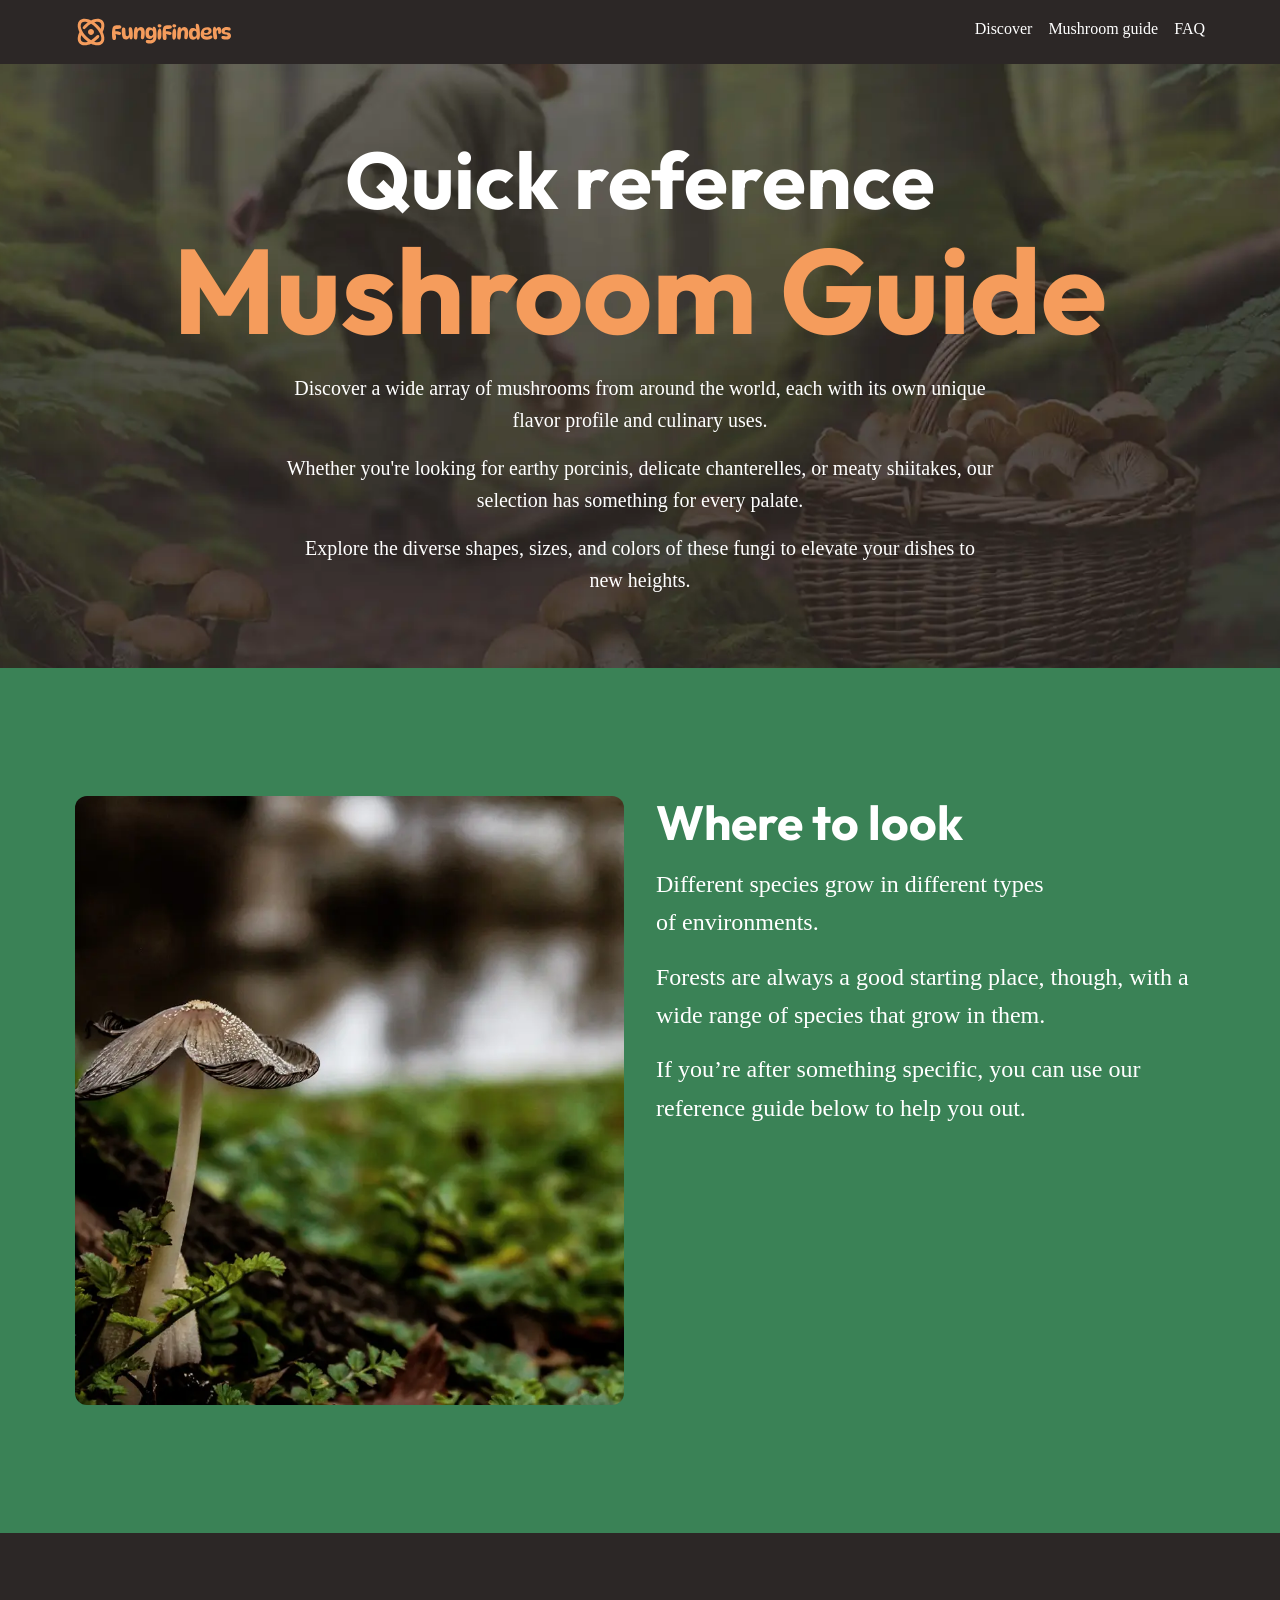
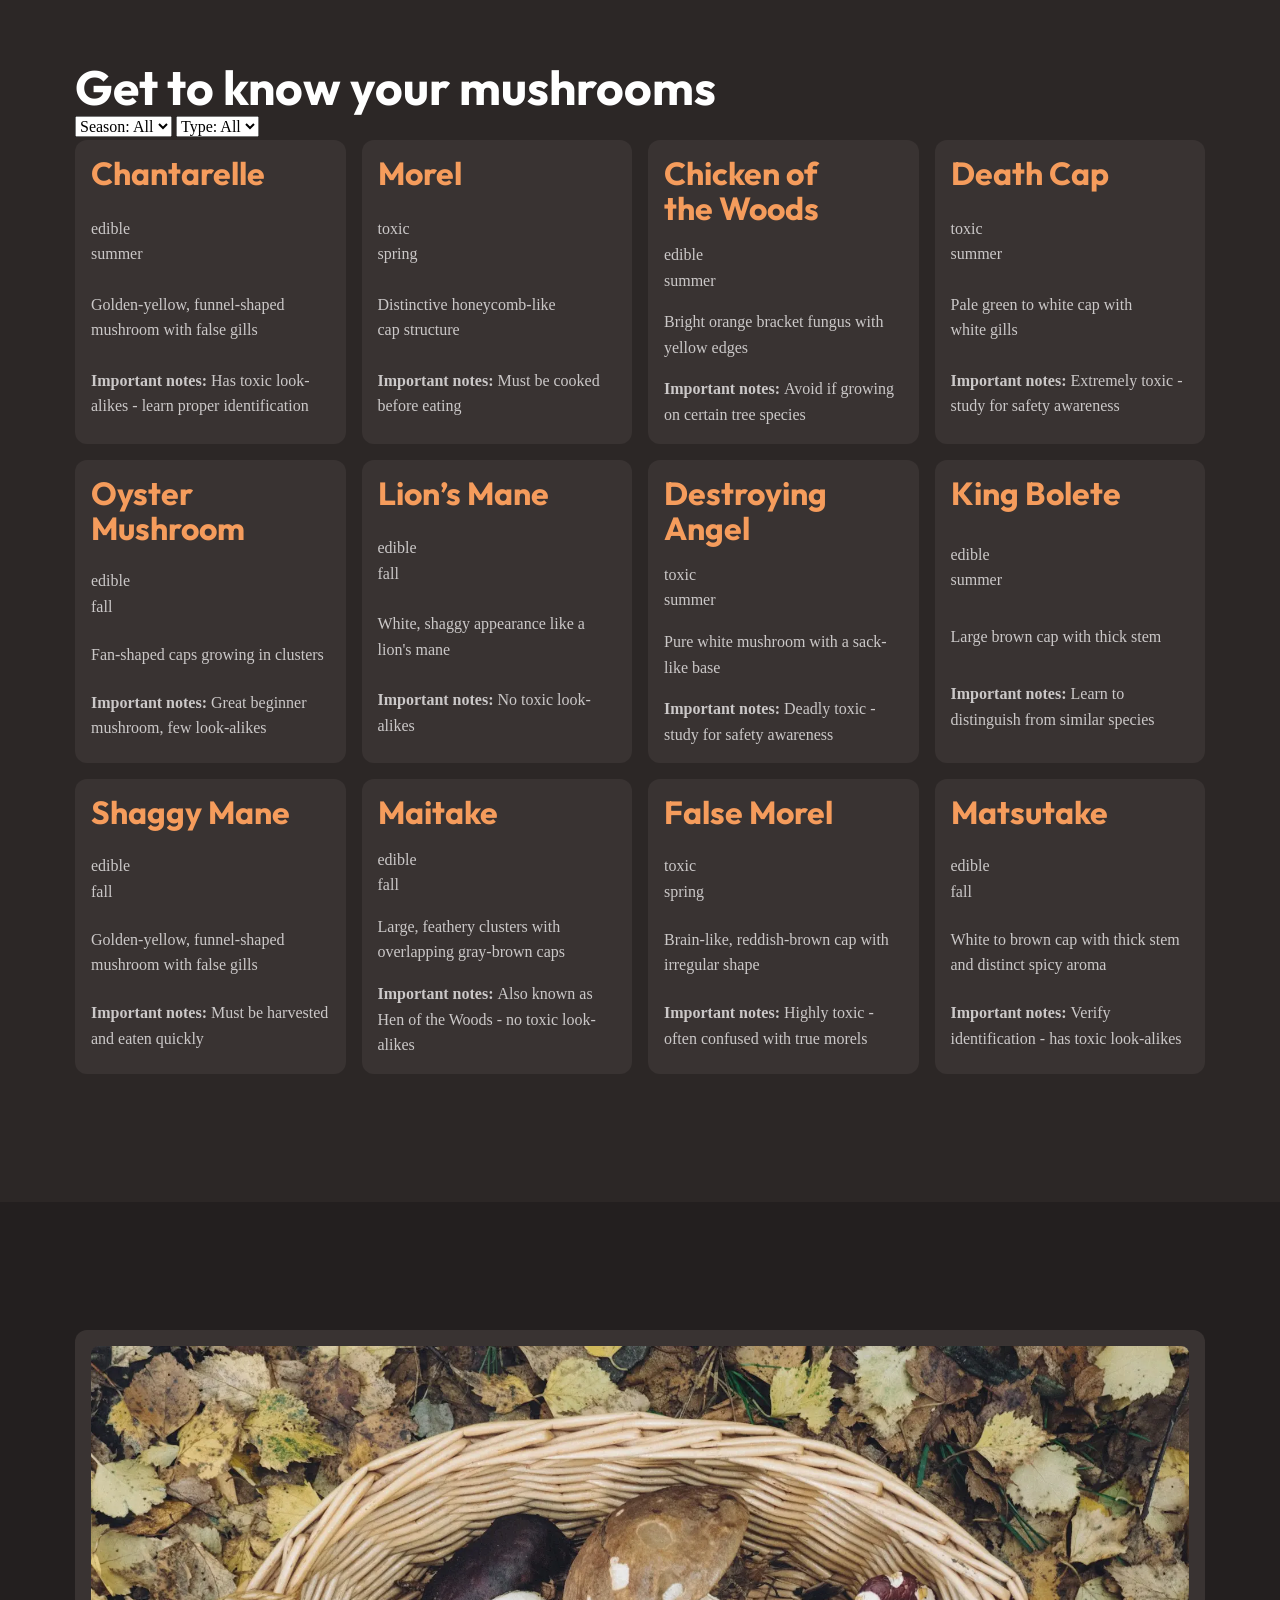
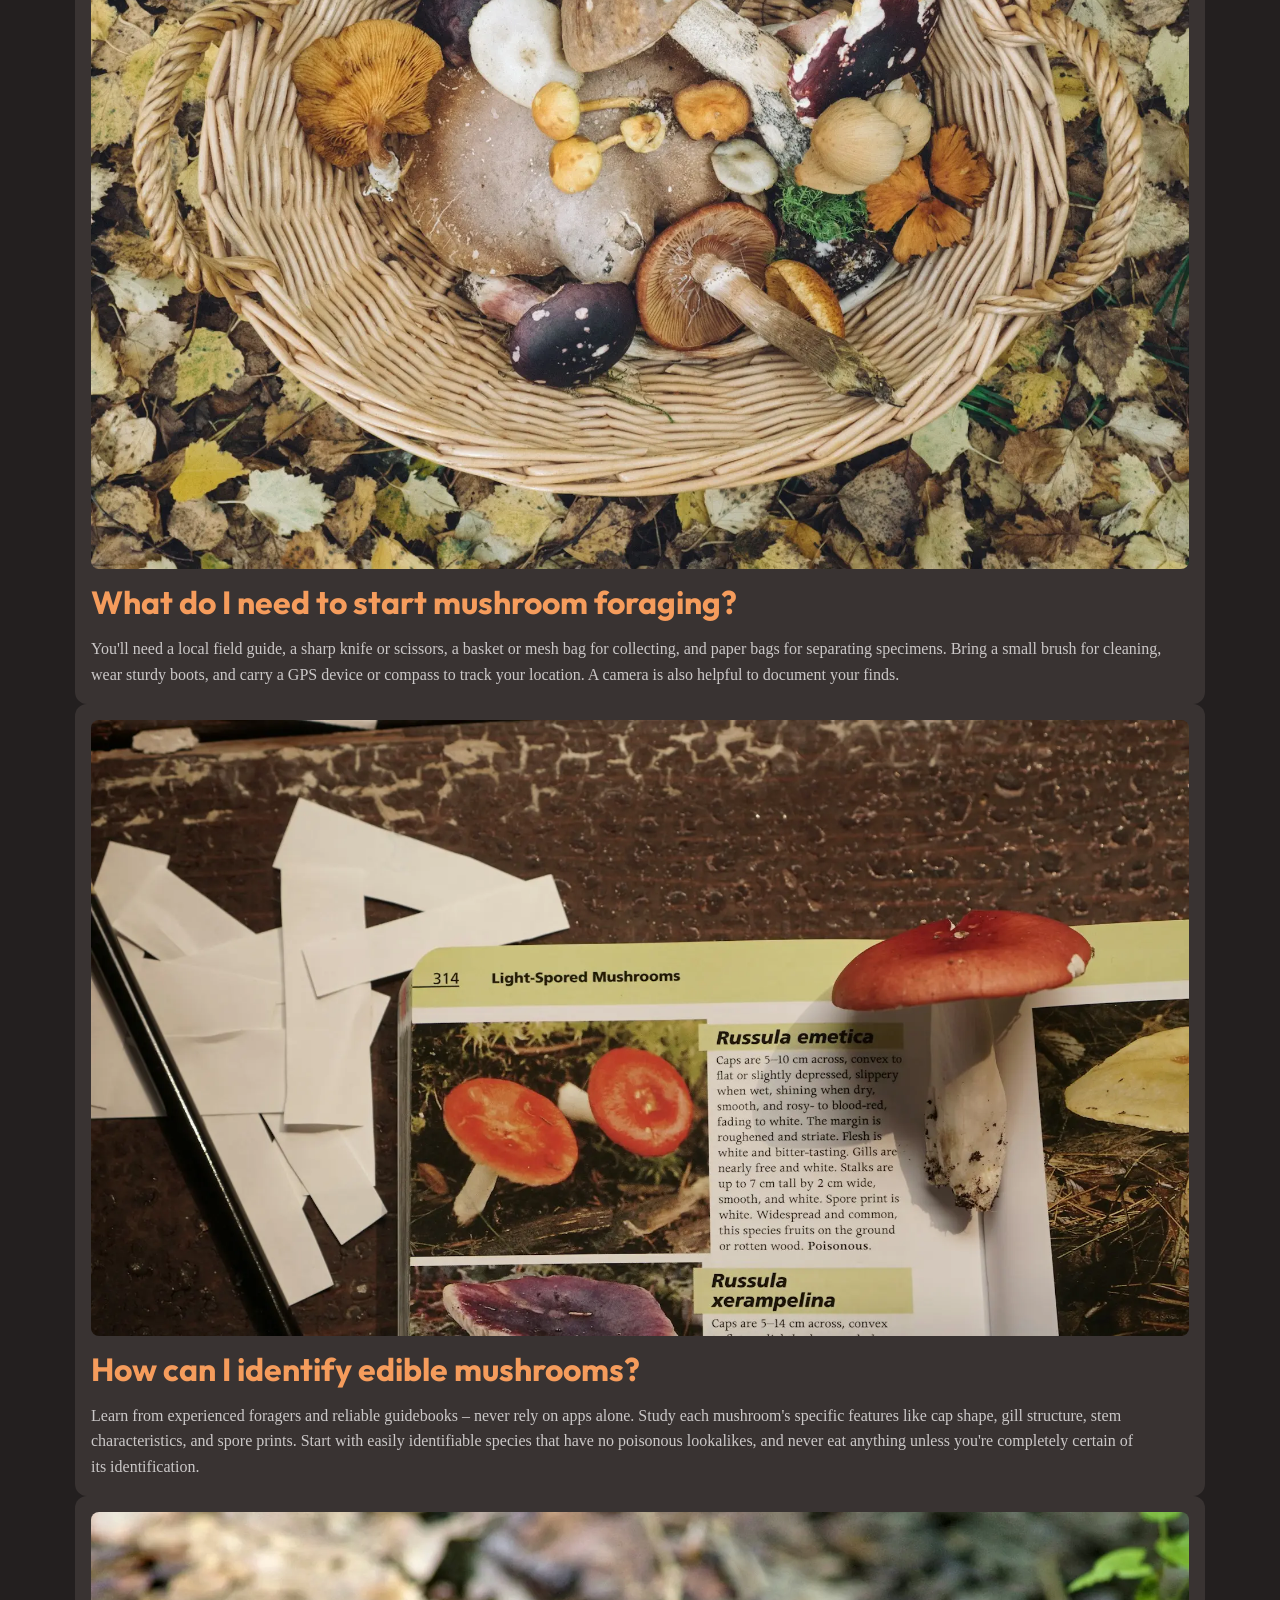
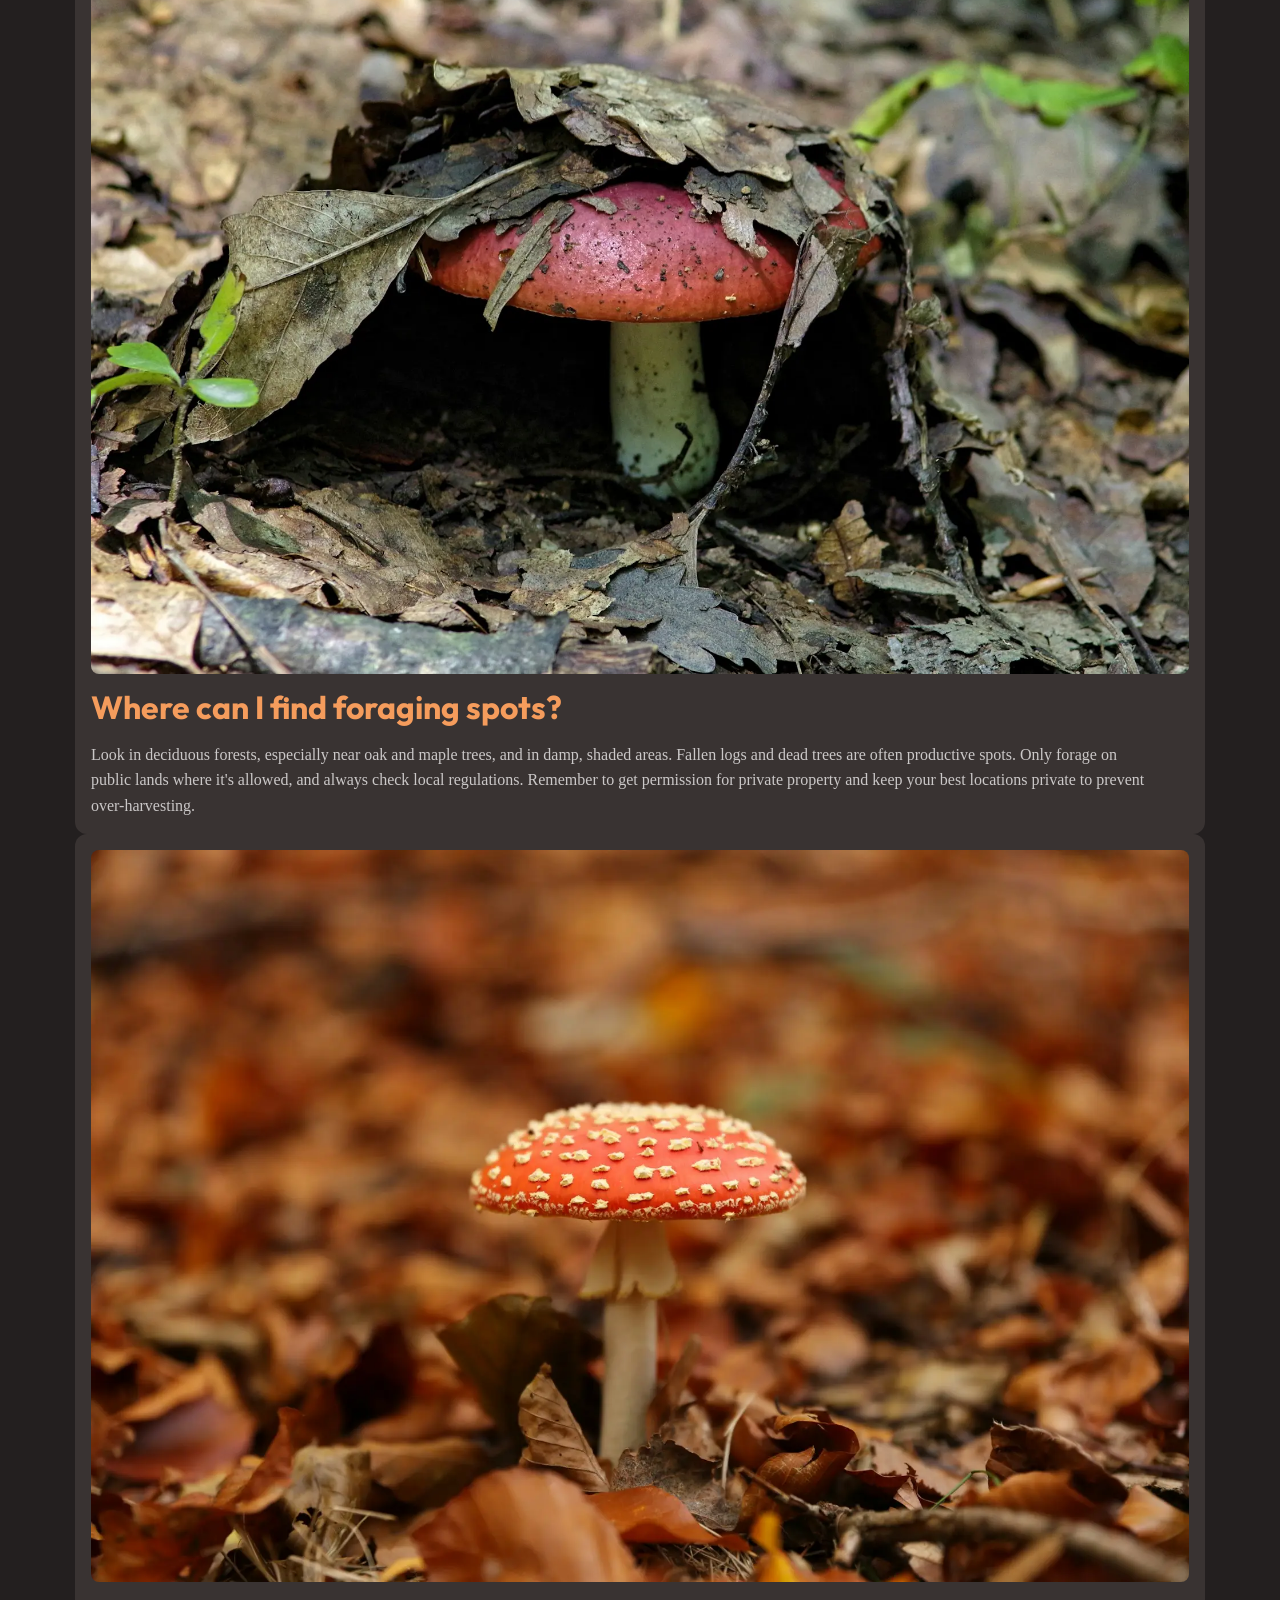
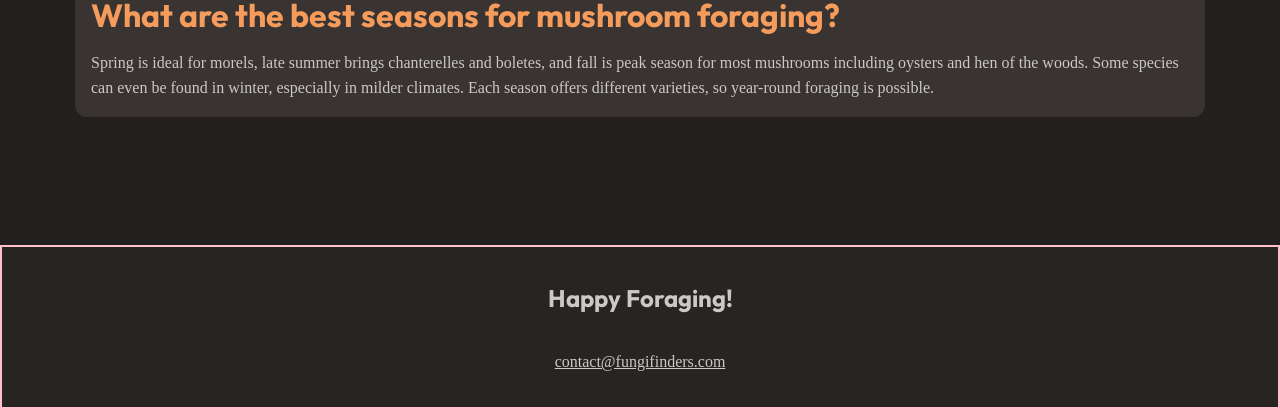
==== mushroom-guide.html @ ba7765a6 "adding second page html & grid for cards" ====
<!DOCTYPE html>
<html lang="en">

<head>
    <meta charset="UTF-8" />
    <meta name="viewport" content="width=device-width, initial-scale=1.0" />
    <title>FungiFinders</title>
    <link rel="preconnect" href="https://fonts.googleapis.com" />
    <link rel="preconnect" href="https://fonts.gstatic.com" crossorigin />
    <link
        href="https://fonts.googleapis.com/css2?family=Fira+Sans:wght@400;700&family=Outfit:wght@100..900&display=swap"
        rel="stylesheet" />
    <link rel="stylesheet" href="style.css" />
    <script src="script.js" defer></script>
</head>

<body>
    <a href="#main" class="skip-to-main">Skip to main content</a>
    <header class="site-header">
        <div class="wrapper" data-width="wide">
            <div class="site-header__inner">
                <img class="logo" src="/fungi-finders-assets-and-designs-final/assets/fungi-finders.svg" />

                <button aria-controls="primary-nav" aria-expanded="false">
                    <img src="/fungi-finders-assets-and-designs-final/assets/hamburger.svg" alt="/">
                    <span class="visually-hidden">menu</span>
                </button>
                <nav class="primary-navigation" id="primary-nav">
                    <ul role="list">
                        <li><a href="/">Discover</a></li>
                        <li><a href="mushroom-guide.html">Mushroom guide</a></li>
                        <li><a href="mushroom-guide.html#faq">FAQ</a></li>
                    </ul>
                </nav>
            </div>
        </div>
    </header>
    <main id="main">
        <section class="hero section flow" data-padding="compact">
            <div class="wrapper">
                <h1 class="hero__title">
                    Quick reference
                    <span>Mushroom Guide</span>
                </h1>
            </div>
            <div class="wrapper" data-width="narrow">
                <div class="flow">
                    <p>
                        Discover a wide array of mushrooms from around the world, each with its own unique flavor profile and culinary uses.
                    </p>
                    <p>
                    Whether you're looking for earthy porcinis, delicate chanterelles, or meaty shiitakes, our selection has something for
                    every palate.
                    </p>
                    <p>
                    Explore the diverse shapes, sizes, and colors of these fungi to elevate your dishes to new heights.
                    </p>
                </div>
            </div>
        </section>
<!-- where to look section -->
        <section class="section background-accent-main">
            <div class="wrapper">
                <div class="equal-columns" data-alignment="centered" data-gap="large">
                    <div>
                        <img src="/fungi-finders-assets-and-designs-final/assets/where-to-look.webp" alt="Large mushroom from tree">
                    </div>
                    <div class="flow font-size-lg text-high-contrast">
                        <h2 class="section-title">
                            Where to look
                        </h2>
                            <p>Different species grow in different types of environments.</p>
                            <p>Forests are always a good starting place, though, with a wide range of species that grow in them.</p>
                            <p>If you’re after something specific, you can use our reference guide below to help you out.</p>
                      
                    </div>
                </div>
            </div>
        </section>

        <section class="section"> 
            <div class="wrapper">
                <h2 class="section-title">Get to know your mushrooms</h2>
                <select name="" id="">
                    <option value="all">Season: All</option>
                    <option value="spring">Spring</option>
                    <option value="summer">Summer</option>
                    <option value="fall">Fall</option>
                </select>
                <select name="" id="">
                    <option value="all">Type: All</option>
                    <option value="edible">Edible</option>
                    <option value="toxic">Toxic</option>
                </select>

                <!-- grid of mushroom -->
                 <div class="grid-auto-fit">
                    <!-- 12 cards also article tag could be possible-->
                     <!-- card 1 -->
                    <div class="card">
                        <h3 class="card__title">Chantarelle</h3>
                        <ul role="list" aria-label="Mushromm Characteristics">
                            <li data-edible="edible">
                                <span class="visually-hidden">This mushroom is</span>
                                edible
                            </li>
                            <li data-season="summer">
                                <span class="visually-hidden">
                                    Best season to harvest this mushroom is
                                </span>
                                summer
                            </li>                
                        </ul>
                        <p>
                            Golden-yellow, funnel-shaped mushroom with false gills
                        </p>
                        <div class="card__note">
                            <strong>Important notes: </strong>
                            Has toxic look-alikes - learn proper identification
                        </div>
                    </div> 
                    <!-- card 2 -->
                    <div class="card">
                        <h3 class="card__title">Morel</h3>
                        <ul role="list" aria-label="Mushromm Characteristics">
                            <li data-edible="toxic">
                                <span class="visually-hidden">This mushroom is</span>
                                toxic
                            </li>
                            <li data-season="spring">
                                <span class="visually-hidden">
                                    Best season to harvest this mushroom is
                                </span>
                                spring
                            </li>                
                        </ul>
                        <p>
                            Distinctive honeycomb-like cap structure
                        </p>
                        <div class="card__note">
                            <strong>Important notes: </strong>
                            Must be cooked before eating
                        </div>
                    </div> 
                    <!-- card 3 -->
                    <div class="card">
                        <h3 class="card__title">Chicken of the Woods</h3>
                        <ul role="list" aria-label="Mushromm Characteristics">
                            <li data-edible="edible">
                                <span class="visually-hidden">This mushroom is</span>
                                edible
                            </li>
                            <li data-season="summer">
                                <span class="visually-hidden">
                                    Best season to harvest this mushroom is
                                </span>
                                summer
                            </li>                
                        </ul>
                        <p>
                            Bright orange bracket fungus with yellow edges
                        </p>
                        <div class="card__note">
                            <strong>Important notes: </strong>
                            Avoid if growing on certain tree species
                        </div>
                    </div> 
                    <!-- card 4 -->
                    <div class="card">
                        <h3 class="card__title">Death Cap</h3>
                        <ul role="list" aria-label="Mushromm Characteristics">
                            <li data-edible="toxic">
                                <span class="visually-hidden">This mushroom is</span>
                                toxic
                            </li>
                            <li data-season="summer">
                                <span class="visually-hidden">
                                    Best season to harvest this mushroom is
                                </span>
                                summer
                            </li>
                        </ul>
                        <p>
                            Pale green to white cap with white gills
                        </p>
                        <div class="card__note">
                            <strong>Important notes: </strong>
                            Extremely toxic - study for safety awareness
                        </div>
                    </div>
                    <!-- card 5 -->
                    <div class="card">
                        <h3 class="card__title">Oyster Mushroom</h3>
                        <ul role="list" aria-label="Mushromm Characteristics">
                            <li data-edible="edible">
                                <span class="visually-hidden">This mushroom is</span>
                                edible
                            </li>
                            <li data-season="fall">
                                <span class="visually-hidden">
                                    Best season to harvest this mushroom is
                                </span>
                                fall
                            </li>
                        </ul>
                        <p>
                            Fan-shaped caps growing in clusters
                        </p>
                        <div class="card__note">
                            <strong>Important notes: </strong>
                            Great beginner mushroom, few look-alikes
                        </div>
                    </div>
                    <!-- card 6 -->
                    <div class="card">
                        <h3 class="card__title">Lion’s Mane</h3>
                        <ul role="list" aria-label="Mushromm Characteristics">
                            <li data-edible="edible">
                                <span class="visually-hidden">This mushroom is</span>
                                edible
                            </li>
                            <li data-season="fall">
                                <span class="visually-hidden">
                                    Best season to harvest this mushroom is
                                </span>
                                fall
                            </li>
                        </ul>
                        <p>
                            White, shaggy appearance like a lion's mane

                        </p>
                        <div class="card__note">
                            <strong>Important notes: </strong>
                            No toxic look-alikes
                        </div>
                    </div>
                    <!-- card 7-->
                    <div class="card">
                        <h3 class="card__title">Destroying Angel</h3>
                        <ul role="list" aria-label="Mushromm Characteristics">
                            <li data-edible="toxic">
                                <span class="visually-hidden">This mushroom is</span>
                                toxic
                            </li>
                            <li data-season="summer">
                                <span class="visually-hidden">
                                    Best season to harvest this mushroom is
                                </span>
                                summer
                            </li>
                        </ul>
                        <p>
                            Pure white mushroom with a sack-like base

                        </p>
                        <div class="card__note">
                            <strong>Important notes: </strong>
                            Deadly toxic - study for safety awareness
                        </div>
                    </div>
                    <!-- card 8 -->
                    <div class="card">
                        <h3 class="card__title">King Bolete</h3>
                        <ul role="list" aria-label="Mushromm Characteristics">
                            <li data-edible="edible">
                                <span class="visually-hidden">This mushroom is</span>
                                edible
                            </li>
                            <li data-season="summer">
                                <span class="visually-hidden">
                                    Best season to harvest this mushroom is
                                </span>
                                summer
                            </li>
                        </ul>
                        <p>
                            Large brown cap with thick stem
                        </p>
                        <div class="card__note">
                            <strong>Important notes: </strong>
                            Learn to distinguish from similar species
                        </div>
                    </div>
                    <!-- card 9-->
                    <div class="card">
                        <h3 class="card__title">Shaggy Mane</h3>
                        <ul role="list" aria-label="Mushromm Characteristics">
                            <li data-edible="edible">
                                <span class="visually-hidden">This mushroom is</span>
                                edible
                            </li>
                            <li data-season="fall">
                                <span class="visually-hidden">
                                    Best season to harvest this mushroom is
                                </span>
                                fall
                            </li>
                        </ul>
                        <p>
                            Golden-yellow, funnel-shaped mushroom with false gills
                        </p>
                        <div class="card__note">
                            <strong>Important notes: </strong>
                            Must be harvested and eaten quickly
                        </div>
                    </div>
                    <!-- card 10-->
                    <div class="card">
                        <h3 class="card__title">Maitake</h3>
                        <ul role="list" aria-label="Mushromm Characteristics">
                            <li data-edible="edible">
                                <span class="visually-hidden">This mushroom is</span>
                                edible
                            </li>
                            <li data-season="fall">
                                <span class="visually-hidden">
                                    Best season to harvest this mushroom is
                                </span>
                                fall
                            </li>
                        </ul>
                        <p>
                            Large, feathery clusters with overlapping gray-brown caps
                        </p>
                        <div class="card__note">
                            <strong>Important notes: </strong>
                            Also known as Hen of the Woods - no toxic look-alikes
                        </div>
                    </div>
                    <!-- card 11-->
                    <div class="card">
                        <h3 class="card__title">False Morel</h3>
                        <ul role="list" aria-label="Mushromm Characteristics">
                            <li data-edible="toxic">
                                <span class="visually-hidden">This mushroom is</span>
                                toxic
                            </li>
                            <li data-season="spring">
                                <span class="visually-hidden">
                                    Best season to harvest this mushroom is
                                </span>
                                spring
                            </li>
                        </ul>
                        <p>
                            Brain-like, reddish-brown cap with irregular shape
                        </p>
                        <div class="card__note">
                            <strong>Important notes: </strong>
                            Highly toxic - often confused with true morels
                        </div>
                    </div>
                    <!-- card 12-->
                    <div class="card">
                        <h3 class="card__title">Matsutake</h3>
                        <ul role="list" aria-label="Mushromm Characteristics">
                            <li data-edible="edible">
                                <span class="visually-hidden">This mushroom is</span>
                                edible
                            </li>
                            <li data-season="fall">
                                <span class="visually-hidden">
                                    Best season to harvest this mushroom is
                                </span>
                                fall
                            </li>
                        </ul>
                        <p>
                            White to brown cap with thick stem and distinct spicy aroma

                        </p>
                        <div class="card__note">
                            <strong>Important notes: </strong>
                            Verify identification - has toxic look-alikes
                        </div>
                    </div>
                 </div>
            </div>
        </section>

        <!-- faq -->
         <section class="background-extra-dark section">
            <div class="wrapper" data-width="wide">
                <!-- card 1 -->
                <div class="card">
                    <img src="/fungi-finders-assets-and-designs-final/assets/start-foraging.webp" alt="basket full of wild mushrooms">
                    <h3 class="card__title">What do I need to start mushroom foraging?</h3>
                    <p>You'll need a local field guide, a sharp knife or scissors, a basket or mesh bag for collecting, and paper bags for
                    separating specimens. Bring a small brush for cleaning, wear sturdy boots, and carry a GPS device or compass to track
                    your location. A camera is also helpful to document your finds.</p>
                </div>
                <!-- card 2 -->
                <div class="card">
                    <img src="/fungi-finders-assets-and-designs-final/assets/identify-mushrooms.webp" alt="mushroom top of a book">
                    <h3 class="card__title">How can I identify edible mushrooms?</h3>
                    <p>Learn from experienced foragers and reliable guidebooks – never rely on apps alone. Study each mushroom's specific
                    features like cap shape, gill structure, stem characteristics, and spore prints. Start with easily identifiable species
                    that have no poisonous lookalikes, and never eat anything unless you're completely certain of its identification.</p>
                </div>
                <!-- card 3 -->
                <div class="card">
                    <img src="/fungi-finders-assets-and-designs-final/assets/where-to-find.webp" alt="mushroom covered in leafs">
                    <h3 class="card__title">Where can I find foraging spots?</h3>
                    <p>Look in deciduous forests, especially near oak and maple trees, and in damp, shaded areas. Fallen logs and dead trees
                    are often productive spots. Only forage on public lands where it's allowed, and always check local regulations. Remember
                    to get permission for private property and keep your best locations private to prevent over-harvesting.</p>
                </div>
                <!-- card 4 -->
                <div class="card">
                    <img src="/fungi-finders-assets-and-designs-final/assets/best-seasons.webp" alt="red capped mushroom with white sprinkles">
                    <h3 class="card__title">What are the best seasons for mushroom foraging?</h3>
                    <p>Spring is ideal for morels, late summer brings chanterelles and boletes, and fall is peak season for most mushrooms
                    including oysters and hen of the woods. Some species can even be found in winter, especially in milder climates. Each
                    season offers different varieties, so year-round foraging is possible.</p>
                </div>
            </div>
         </section>
       
    </main>

    <footer class="site-footer">
        <p class="site-footer__title">Happy Foraging!</p>
        <a href="mailto:contact@fungifinders.com">contact@fungifinders.com</a>
    </footer>
</body>

</html>
---- style.css ----
@layer reset {
    *,
    *::before,
    *::after {
    box-sizing: border-box;
    }

    /* https://kilianvalkhof.com/2022/css-html/your-css-reset-needs-text-size-adjust-probably/ */
    html {
    -moz-text-size-adjust: none;
    -webkit-text-size-adjust: none;
    text-size-adjust: none;
    }

    body,
    h1,
    h2,
    h3,
    h4,
    p,
    figure,
    blockquote,
    dl,
    dd {
    margin: 0;

    }

    /* https://www.scottohara.me/blog/2019/01/12/lists-and-safari.html */
    [role="list"] { 
    list-style: none;
    margin: 0;
    padding: 0;
    
    }

    body {
    min-block-size: 100vh;
    line-height: 1.6;
    }

    h1,
    h2,
    h3,
    button,
    input,
    label {
    line-height: 1.1;
    }

    h1,
    h2,
    h3,
    h4 {
    text-wrap: balance;
    }

    p,
    li {
    text-wrap: pretty;
    }

    img,
    picture {
    max-inline-size: 100%;
    display: block;
    }

    input,
    button,
    textarea,
    select {
    font: inherit;
    }   
}

@layer base {
    :root {
  --clr-white: hsl(0, 0%, 100%);
  --clr-gray-100: hsl(0, 2%, 79%);
  --clr-brand-400: hsl(25, 88%, 75%);
  --clr-brand-500: hsl(25, 88%, 66%);
  --clr-green-400: hsl(143, 19%, 49%);
  --clr-green-500: hsl(143, 38%, 37%);
  --clr-green-600: hsl(145, 29%, 19%);
  --clr-brown-500: hsl(10, 5%, 25%);
  --clr-brown-600: hsl(9, 7%, 21%);
  --clr-brown-700: hsl(9, 8%, 16%);
  --clr-brown-800: hsl(0, 6%, 15%);
  --clr-brown-900: hsl(0, 6%, 13%);

  --clr-orange-500: hsl(28, 43%, 28%);
  --clr-red-500: hsl(359, 34%, 24%);
  --clr-teal-500: hsl(186, 42%, 25%);

  --ff-heading: "Outfit", sans-serif;
  --ff-body: "Fira Sans", sans-serif;
  --fs-300: 0.875rem;
  --fs-400: 1rem;
  --fs-500: 1.125rem;
  --fs-600: 1.25rem;
  --fs-700: 1.5rem;
  --fs-800: 2rem;
  --fs-900: 3.75rem;
  --fs-1000: 3.75rem;
    


  /* primitives here */
  --text-main: var(--clr-gray-100);
  --text-high-contrast: var(--clr-white);
  --text-brand: var(--clr-brand-500);
  --text-brand-light: var(--clr-brand-400);

  --background-accent-light: var(--clr-green-400);
  --background-accent-main: var(--clr-green-500);
  --background-accent-dark: var(--clr-green-600);

  --background-extra-light: var(--clr-brown-500);
  --background-light: var(--clr-brown-600);
  --background-main: var(--clr-brown-700);
  --background-dark: var(--clr-brown-800);
  --background-extra-dark: var(--clr-brown-900);
        

  --font-size-heading-sm: var(--fs-700);
  --font-size-heading-regular: var(--fs-800);
  --font-size-heading-lg: var(--fs-900);
  --font-size-heading-xl: var(--fs-1000);

  --font-size-sm: var(--fs-300);
  --font-size-regular: var(--fs-400);
  --font-size-md: var(--fs-500);
  --font-size-lg: var(--fs-600);


  --border-radius-1: 0.25rem;
  --border-radius-2: 0.5rem;
  --border-radius-3: 0.75rem;

    
 @media (width > 760px) {
    --fs-300: 0.875rem;
    --fs-400: 1rem;
    --fs-500: 1.25rem;
    --fs-600: 1.5rem;
    --fs-700: 2rem;
    --fs-800: 3rem;
    --fs-900: 5rem;
    --fs-1000: 7.5rem;
 }
 
    html {
    font-family: var(--ff-body);
    line-height: 1.6;
}

body {
    font-size: var(--font-size-regular);
    color: var(--text-main);
    background-color: var(--background-main);
}


h1, h2, h3, h4 {
    font-family: var(--ff-heading);
    color: var(--text-high-contrast);   
}

h1 {
    font-size: var(--font-size-heading-lg);
}

a {
    color: var(--text-high-contrast);
}

a:hover,
a:focus-visible {
    color: red;
}
img {
    border-radius: var(--border-radius-3);
}

/* ANCHOR  end of root - end of base */
}
    } 

@layer layout{  

    .flow > * + * {
        margin-top: var(--flow-spacer, 1rem);
    }

    .grid-flow {
        display: grid;
        gap: var(--grid-flow-gap, 1rem)
    }

    .grid-auto-fit {
        --auto-fit-min-col-size: 250px;
        display: grid;
        gap: 1rem;
        grid-template-columns: repeat(auto-fit, minmax(min(var(--auto-fit-min-col-size), 100%), 1fr));
    }

    .equal-columns{
        display: grid;
        gap: var(--equal-columns-gap, 1rem);
        align-items: var(--equal-columns-vertical-alignment, stretch);

        @media (width > 760px) {
            grid-auto-flow: column;
            grid-auto-columns: 1fr;
        }

    &[data-gap="large"]{
            --equal-columns-gap: 2rem;
        }
    &[data-alignment="centered"]{
        --equal-columns-vertical-alignmen: center;
    }
    }
   .section{
    padding-block: 3.75rem;

    @media (width > 720px) {
        padding-block: 8rem;

        &[data-padding="compact"]{
            padding-block: 4.5rem;
        }

    }
   }

    .wrapper {
        --wrapper-max-width: 1130px;

        max-width: var(--wrapper-max-width);
        margin-inline: auto; /*doesnt touch top and bottom */
        padding-inline: 1rem;
        box-sizing: content-box;  /*if you take out things from figma it is recommended*/
          /*& = placeholder of wrapper --- could be placed outside of the currly brackets  */

        &[data-width="narrow"] {
            --wrapper-max-width: 720px
        }

        &[data-width="wide"]{
            --wrapper-max-width: 1130px;
        }
    }
}


@layer components {
    .skip-to-main:not(:focus) {
    clip: rect(0 0 0 0);
    clip-path: inset(50%);
    height: 1px;
    overflow: hidden;
    position: absolute;
    white-space: nowrap;
    width: 1px;

  }
/* styles need to styled when focus is seen */
  .skip-to-main{
    position: absolute;
    background: var(--background-accent-main);
    padding: 1rem;
    border-radius: var(--border-radius-2);
    color: var(--text-high-contrast);
  }
    .hero {
        text-align: center;
        font-size: var(--font-size-md);
        color: var(--text-high-contrast);
        background-image: url(/fungi-finders-assets-and-designs-final/assets/hero.webp);
        background-size: cover;
        background-position: center;
    }

    .hero__title{
        font-size: var(--font-size-heading-lg);
        
        span {
            font-size: var(--font-size-heading-xl);
            color: var(--text-brand);
            display: block;
        }
    }

    .card {
        display: grid;
        gap: var(--card-gap, 1rem);
        padding: 1rem;
        background-color: var(--background-light);
        border-radius: var(--border-radius-3);


        img {
            border-radius: var(--border-radius-2);
        }
    }
    .card__title {
        font-size: var(--card-title-fz, var(--font-size-heading-sm));
        color: var(--card-title-color, var(--text-brand))
    }
    .site-header{
        padding-block: 1rem;
    }
    .site-header__inner {
        display: flex;
        justify-content: space-between;
        flex-wrap: wrap;
        gap: .5rem 1rem;
    }

[aria-controls="primary-nav"] {
    z-index: 100;
    background: transparent;
    cursor: pointer;
    border: 0;

    img {
        border-radius: 0;
    }
}

/* makes dispaear burger constantly */
[aria-controls="primary-nav"] {
    display: none;
}

     .primary-navigation {
        ul {
            display: flex;
            gap: .5rem 1rem;
            flex-wrap: wrap;
            list-style: none;
        }
        a{
            text-decoration:none;
        }

        [aria-controls="primary-nav"]{
            display: none;
        }

        @media ( width < 760px) {
            background-color: var(--background-accent-main);
            padding: 2rem;
            border-bottom-left-radius: var(--border-radius-3);

            display: none;
            position: absolute;
            z-index: 10;
            top: 0;
            right: 0;

            font-size: var(--font-size-lg);
            font-weight: 700;
            font-family: var(--ff-heading);

            ul {
                flex-direction: column;
                gap: 0;
            }

            li + li {
                /* background: red; */
                margin-top: 1.5rem;
                padding-block-start: 1.5rem;
                border-top: 3px solid var(--background-accent-light);
            }
        }
    }
    
/* here outside of the primary-navigation (it would be possible to nest */
    @media (width < 760px){
        [aria-controls="primary-nav"] {
            display: block;
        } 
        [aria-expanded="true"] + .primary-navigation{
            display: block;
        }
    }
    .site-footer {
        text-align: center;
        background-color: var(--background-dark);
        border: pink solid 2px;
        
        padding-block: 2rem;
        display: grid;
        gap: 2rem;

        a {
            color: var(--text-main);
        }
        a:hover,
        a:focus-visible {
            color: var(--text-brand-light);
        }
    }

    .site-footer__title{
        font-size: var(--font-size-lg);
        font-family: var(--ff-heading);
        font-weight: 700;
    }
    .button {
        display: inline-flex;
        padding: .5rem 1rem;
        margin-top: 1rem;
        background-color: var(--background-accent-main);
        font-family: var(--ff-heading);
        font-weight: 700;
        font-size: var(--font-size-md);

        text-decoration: none;
        cursor: pointer;

        border-radius: var(--border-radius-2);
    }

    .button:hover,
    .button:focus-visible{

        color: var(--text-high-contrast);
        background-color: var(--background-accent-light);
    }
}
 /* making links more accessible 
 for screenreaders*/

@layer utilities {
  .visually-hidden {
    clip: rect(0 0 0 0);
    clip-path: inset(50%);
    height: 1px;
    overflow: hidden;
    position: absolute;
    white-space: nowrap;
    width: 1px;
  }

  .text-center {
    text-align: center;
  }

  .text-main {
    color: var(--text-main)
  }
  .text-high-contrast {
    color: var(--text-high-contrast)
  }
  .text-brand {
    color: var(--text-brand)
  }
  
 .text-brand-light {
    color: var(--text-brand-light)
  }

  .section-title {
    font-size: var(--font-size-heading-regular);
  }
  
  .background-accent-light {
    background-color: var(--background-accent-light)
  }
  .background-accent-main {
    background-color: var(--background-accent-main)
  }
  
   .background-accent-dark {
    background-color: var(--background-accent-dark)
  }
 
   .background-extra-light {
    background-color: var(--background-extra-light)
  }

   .background-light {
    background-color: var(--background-light)
  }
    .background-main {
    background-color: var(--background-main)
  }
   .background-dark {
    background-color: var(--background-dark)
  }
   .background-extra-dark {
    background-color: var(--background-extra-dark)
  }
  .font-size-sm {
    font-size: var(--font-size-sm);
  }
  .font-size-regular {
    font-size: var(--font-size-regular);
  }
  .font-size-md {
    font-size: var(--font-size-md);
  }
  .font-size-lg {
    font-size: var(--font-size-lg);
  }
        
}
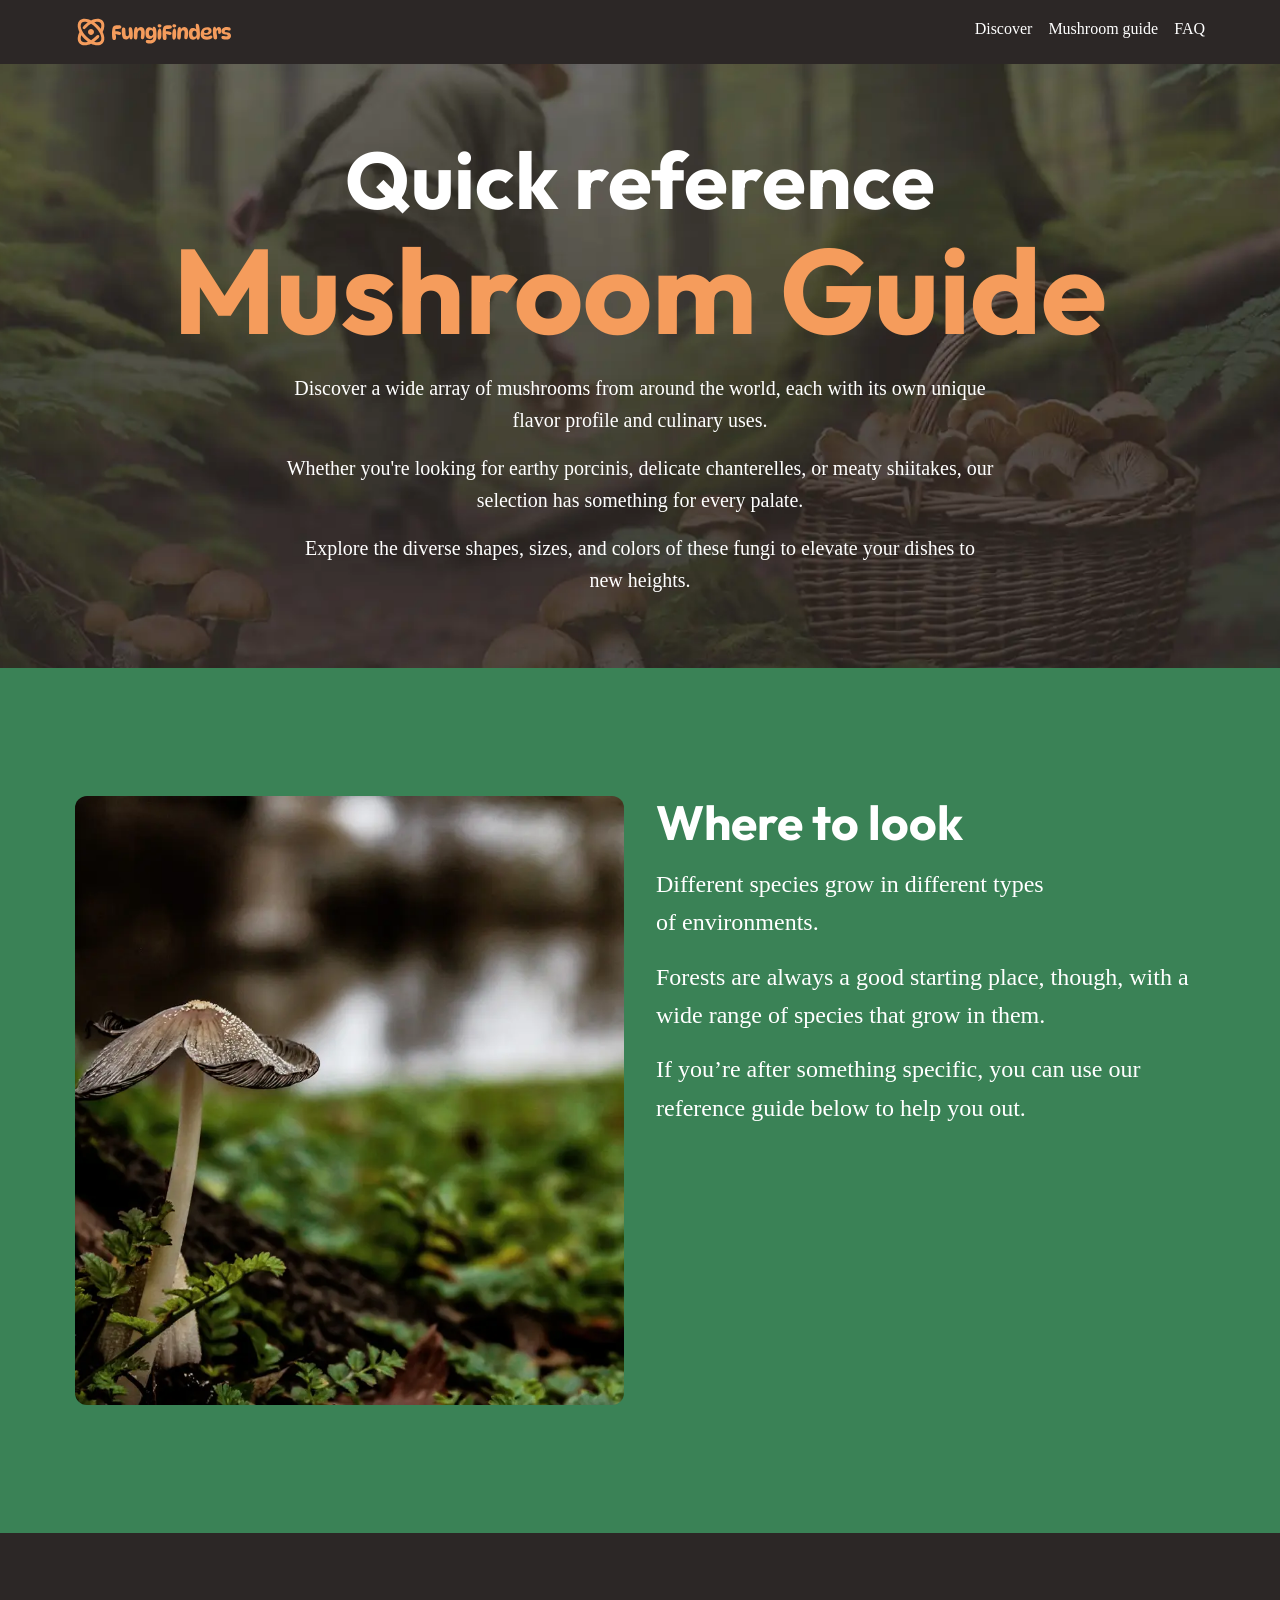
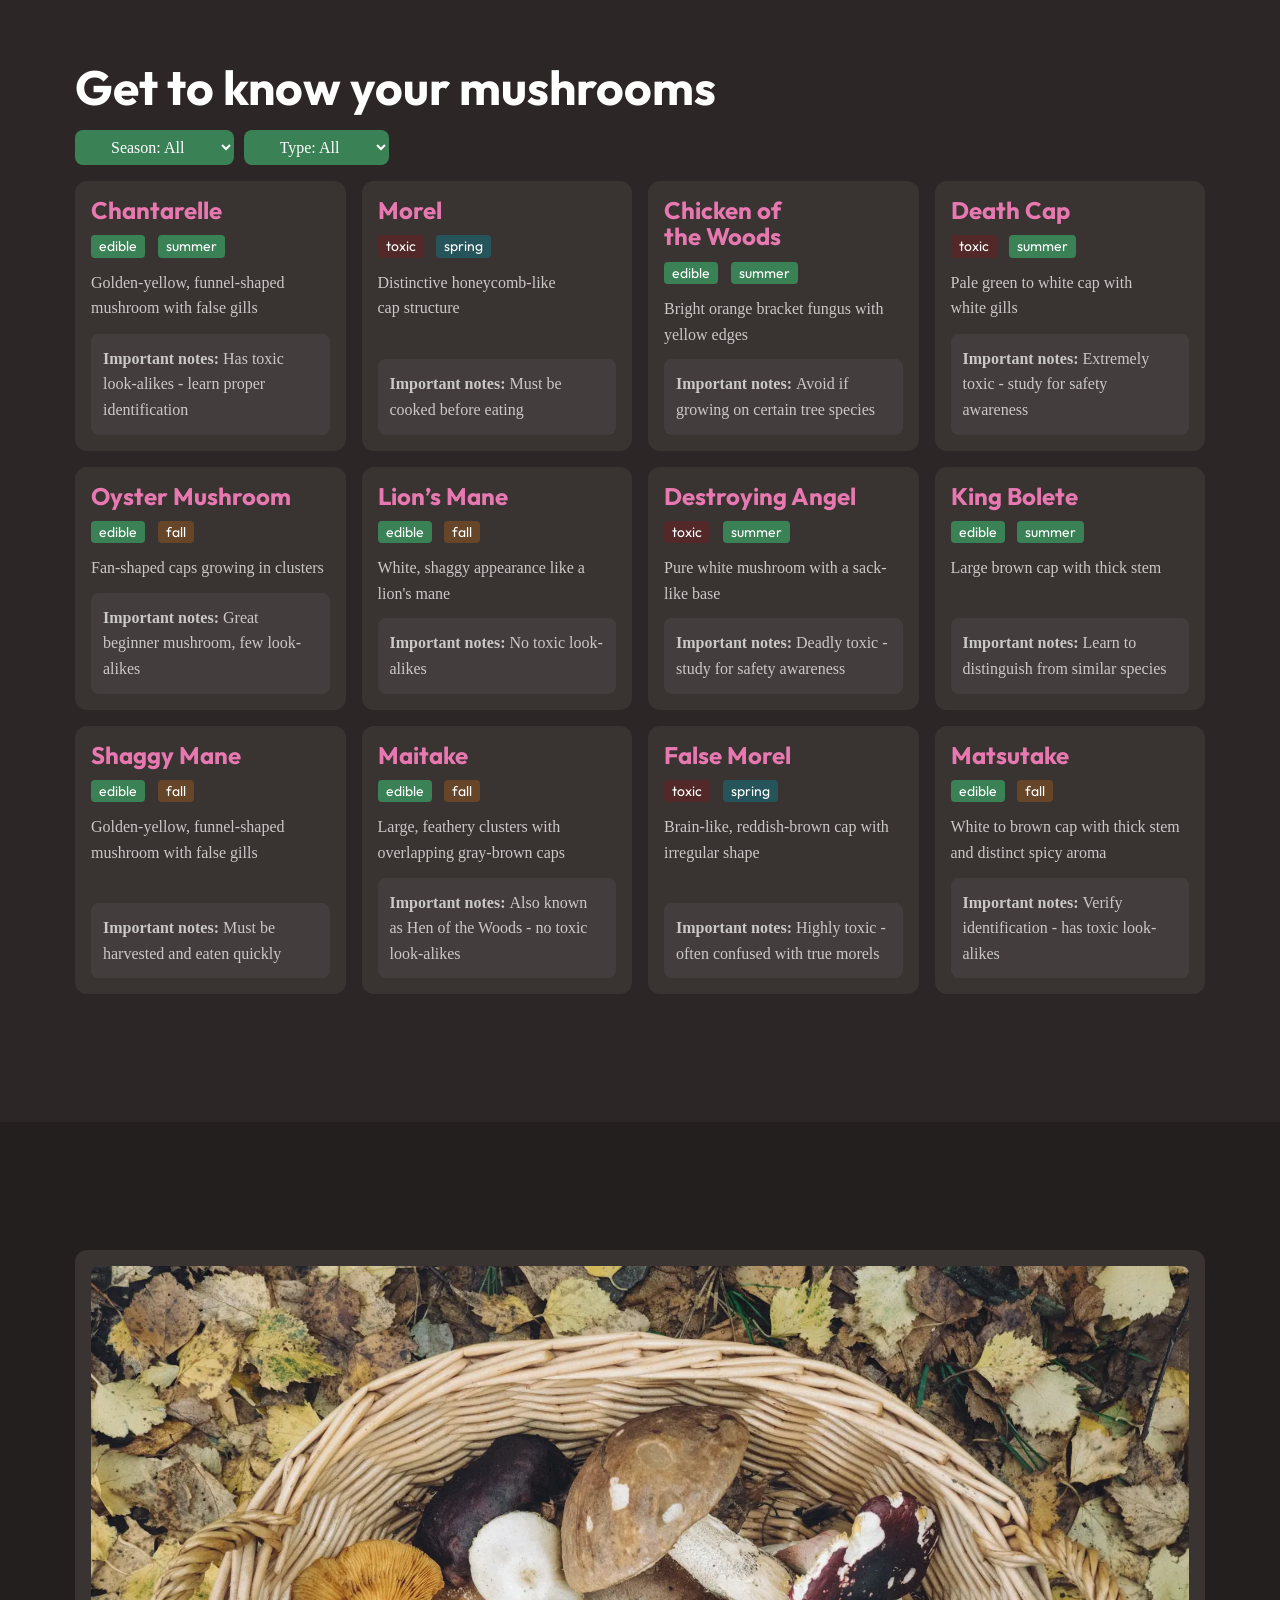
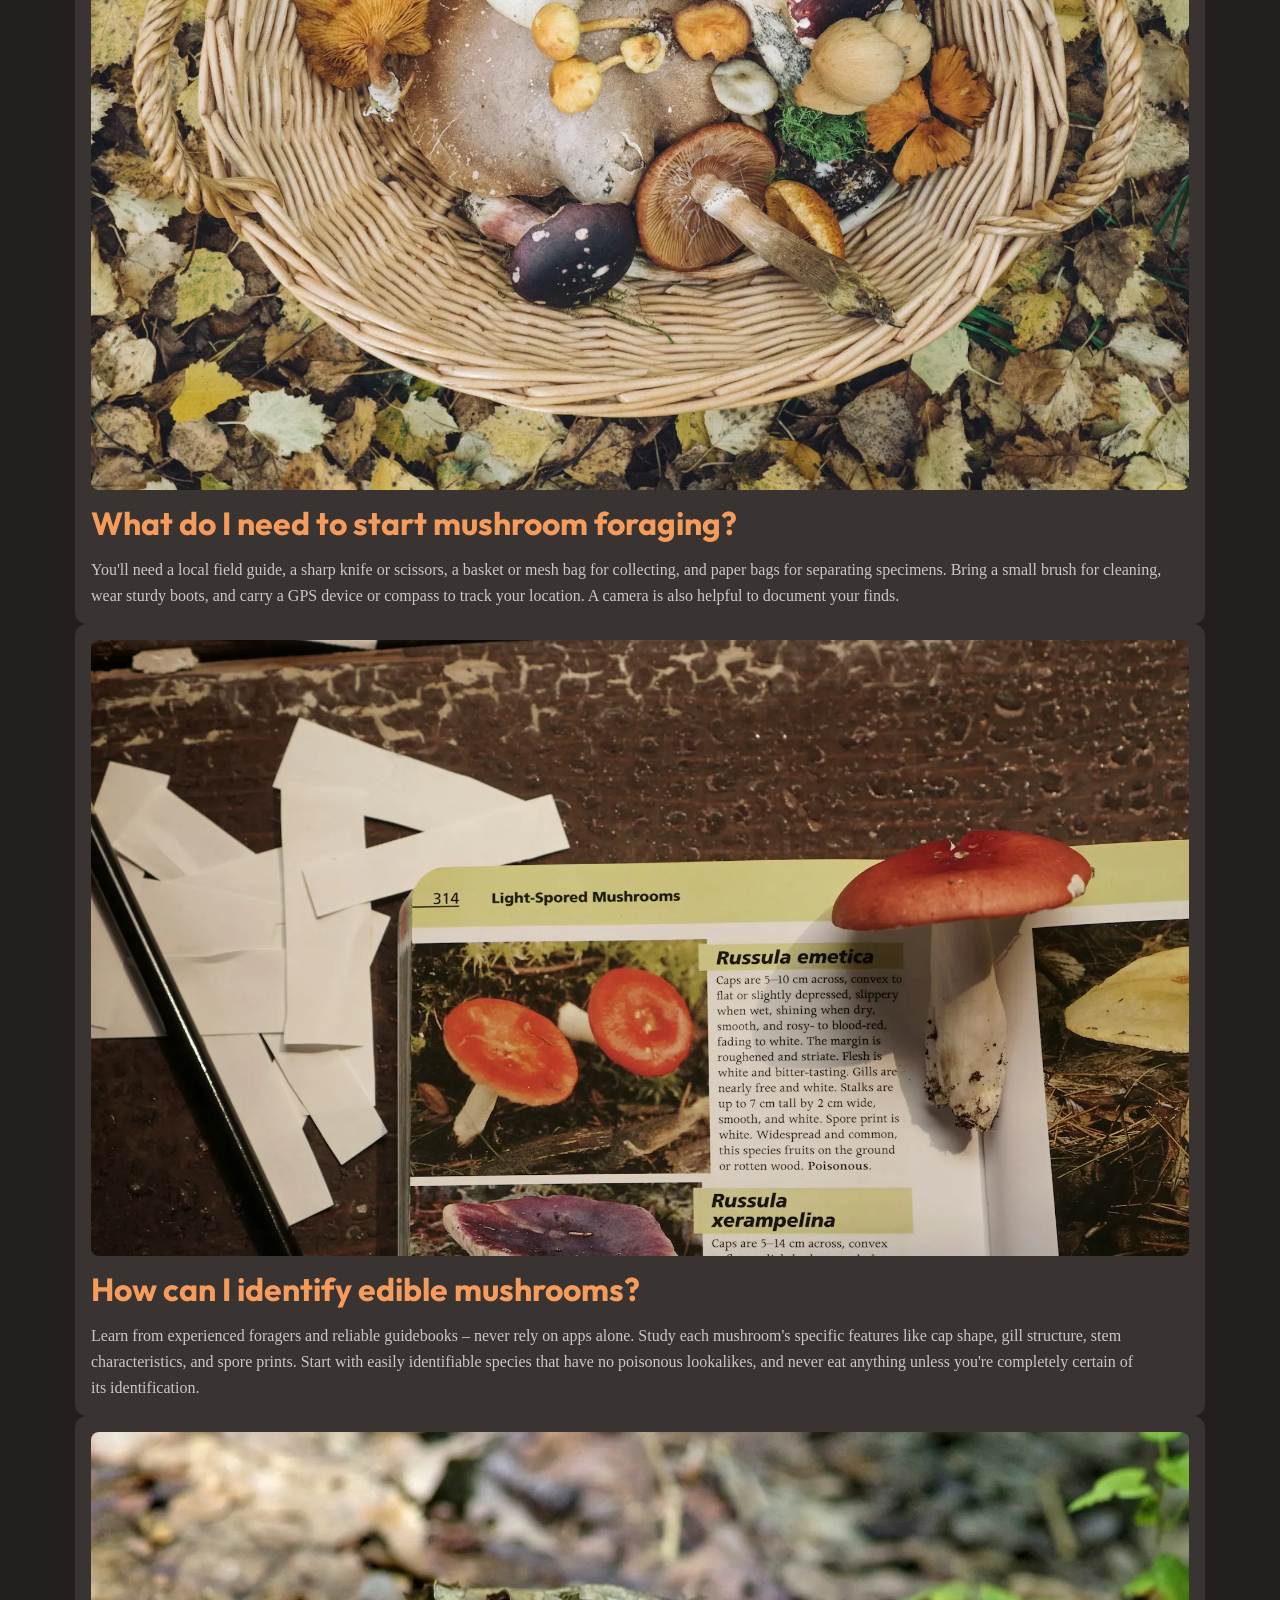
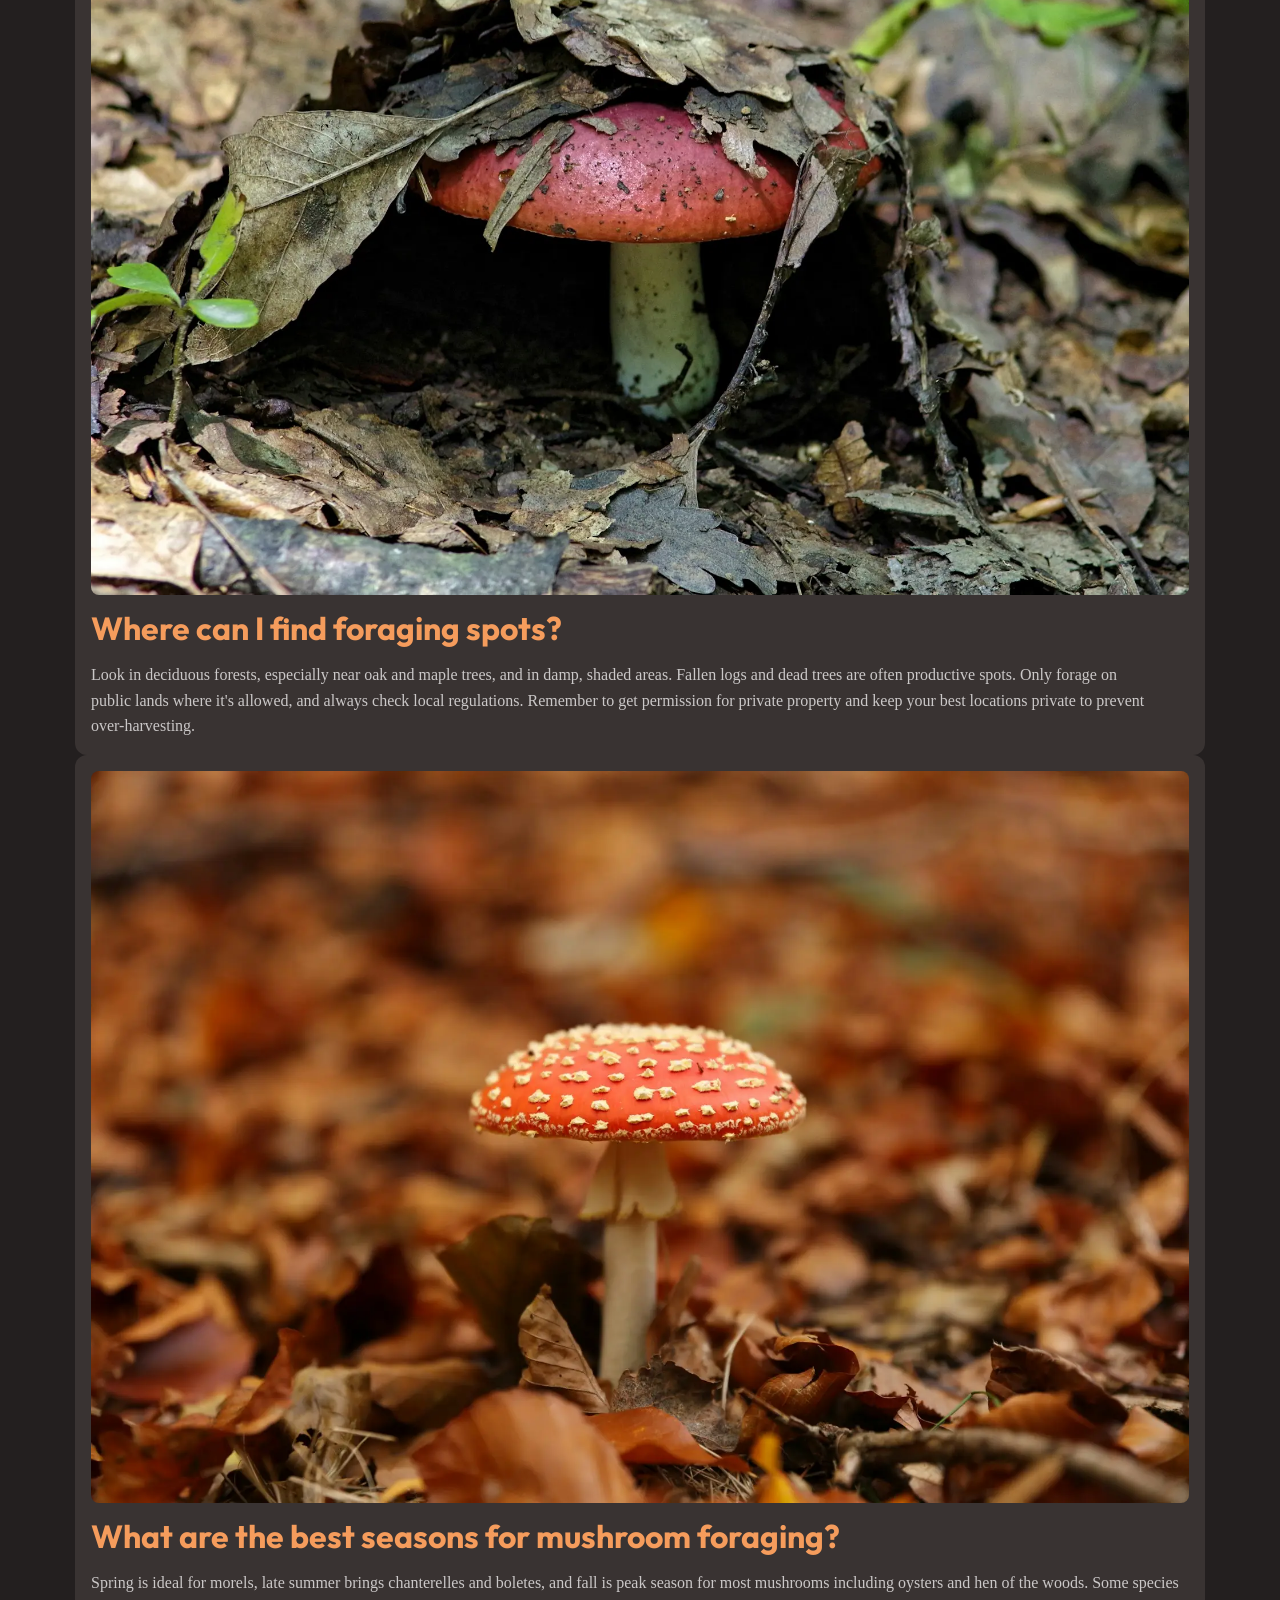
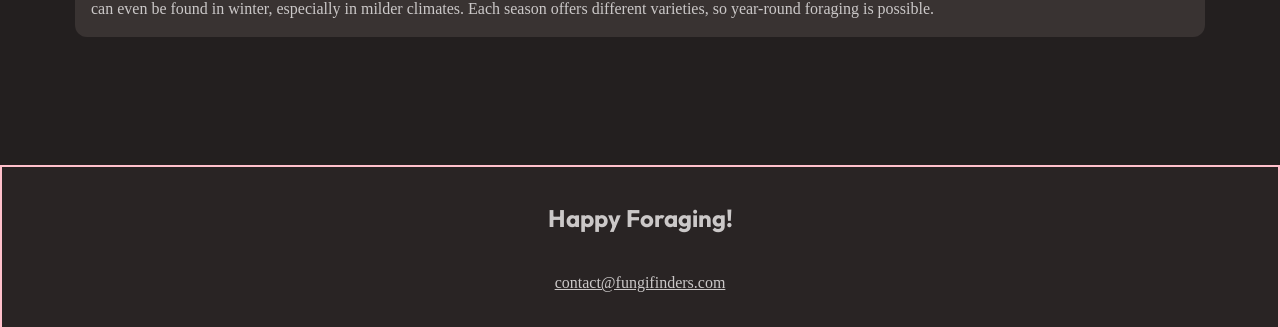
==== commit 40491ef8: "styling grid cards & select elements" ====
--- a/mushroom-guide.html
+++ b/mushroom-guide.html
@@ -78,28 +78,30 @@
             </div>
         </section>
 
-        <section class="section"> 
+        <section class="mushroom-guide section"> 
             <div class="wrapper">
+                <div class="flow">
                 <h2 class="section-title">Get to know your mushrooms</h2>
-                <select name="" id="">
-                    <option value="all">Season: All</option>
-                    <option value="spring">Spring</option>
-                    <option value="summer">Summer</option>
-                    <option value="fall">Fall</option>
-                </select>
-                <select name="" id="">
-                    <option value="all">Type: All</option>
-                    <option value="edible">Edible</option>
-                    <option value="toxic">Toxic</option>
-                </select>
-
+                <div class="flexgroup">
+                    <select name="" id="">
+                        <option value="all">Season: All</option>
+                        <option value="spring">Spring</option>
+                        <option value="summer">Summer</option>
+                        <option value="fall">Fall</option>
+                    </select>
+                    <select name="" id="">
+                        <option value="all">Type: All</option>
+                        <option value="edible">Edible</option>
+                        <option value="toxic">Toxic</option>
+                    </select>
+                </div>
                 <!-- grid of mushroom -->
                  <div class="grid-auto-fit">
                     <!-- 12 cards also article tag could be possible-->
                      <!-- card 1 -->
                     <div class="card">
                         <h3 class="card__title">Chantarelle</h3>
-                        <ul role="list" aria-label="Mushromm Characteristics">
+                        <ul class="tag-list" role="list" aria-label="Mushromm Characteristics">
                             <li data-edible="edible">
                                 <span class="visually-hidden">This mushroom is</span>
                                 edible
@@ -122,7 +124,7 @@
                     <!-- card 2 -->
                     <div class="card">
                         <h3 class="card__title">Morel</h3>
-                        <ul role="list" aria-label="Mushromm Characteristics">
+                        <ul class="tag-list" role="list" aria-label="Mushromm Characteristics">
                             <li data-edible="toxic">
                                 <span class="visually-hidden">This mushroom is</span>
                                 toxic
@@ -145,7 +147,7 @@
                     <!-- card 3 -->
                     <div class="card">
                         <h3 class="card__title">Chicken of the Woods</h3>
-                        <ul role="list" aria-label="Mushromm Characteristics">
+                        <ul class="tag-list" role="list" aria-label="Mushromm Characteristics">
                             <li data-edible="edible">
                                 <span class="visually-hidden">This mushroom is</span>
                                 edible
@@ -168,7 +170,7 @@
                     <!-- card 4 -->
                     <div class="card">
                         <h3 class="card__title">Death Cap</h3>
-                        <ul role="list" aria-label="Mushromm Characteristics">
+                        <ul class="tag-list" role="list" aria-label="Mushromm Characteristics">
                             <li data-edible="toxic">
                                 <span class="visually-hidden">This mushroom is</span>
                                 toxic
@@ -191,7 +193,7 @@
                     <!-- card 5 -->
                     <div class="card">
                         <h3 class="card__title">Oyster Mushroom</h3>
-                        <ul role="list" aria-label="Mushromm Characteristics">
+                        <ul class="tag-list" role="list" aria-label="Mushromm Characteristics">
                             <li data-edible="edible">
                                 <span class="visually-hidden">This mushroom is</span>
                                 edible
@@ -214,7 +216,7 @@
                     <!-- card 6 -->
                     <div class="card">
                         <h3 class="card__title">Lion’s Mane</h3>
-                        <ul role="list" aria-label="Mushromm Characteristics">
+                        <ul class="tag-list" role="list" aria-label="Mushromm Characteristics">
                             <li data-edible="edible">
                                 <span class="visually-hidden">This mushroom is</span>
                                 edible
@@ -238,7 +240,7 @@
                     <!-- card 7-->
                     <div class="card">
                         <h3 class="card__title">Destroying Angel</h3>
-                        <ul role="list" aria-label="Mushromm Characteristics">
+                        <ul class="tag-list" role="list" aria-label="Mushromm Characteristics">
                             <li data-edible="toxic">
                                 <span class="visually-hidden">This mushroom is</span>
                                 toxic
@@ -262,7 +264,7 @@
                     <!-- card 8 -->
                     <div class="card">
                         <h3 class="card__title">King Bolete</h3>
-                        <ul role="list" aria-label="Mushromm Characteristics">
+                        <ul class="tag-list" role="list" aria-label="Mushromm Characteristics">
                             <li data-edible="edible">
                                 <span class="visually-hidden">This mushroom is</span>
                                 edible
@@ -285,7 +287,7 @@
                     <!-- card 9-->
                     <div class="card">
                         <h3 class="card__title">Shaggy Mane</h3>
-                        <ul role="list" aria-label="Mushromm Characteristics">
+                        <ul class="tag-list" role="list" aria-label="Mushromm Characteristics">
                             <li data-edible="edible">
                                 <span class="visually-hidden">This mushroom is</span>
                                 edible
@@ -308,7 +310,7 @@
                     <!-- card 10-->
                     <div class="card">
                         <h3 class="card__title">Maitake</h3>
-                        <ul role="list" aria-label="Mushromm Characteristics">
+                        <ul class="tag-list" role="list" aria-label="Mushromm Characteristics">
                             <li data-edible="edible">
                                 <span class="visually-hidden">This mushroom is</span>
                                 edible
@@ -331,7 +333,7 @@
                     <!-- card 11-->
                     <div class="card">
                         <h3 class="card__title">False Morel</h3>
-                        <ul role="list" aria-label="Mushromm Characteristics">
+                        <ul class="tag-list" role="list" aria-label="Mushromm Characteristics">
                             <li data-edible="toxic">
                                 <span class="visually-hidden">This mushroom is</span>
                                 toxic
@@ -354,7 +356,7 @@
                     <!-- card 12-->
                     <div class="card">
                         <h3 class="card__title">Matsutake</h3>
-                        <ul role="list" aria-label="Mushromm Characteristics">
+                        <ul class="tag-list" role="list" aria-label="Mushromm Characteristics">
                             <li data-edible="edible">
                                 <span class="visually-hidden">This mushroom is</span>
                                 edible
@@ -375,7 +377,9 @@
                             Verify identification - has toxic look-alikes
                         </div>
                     </div>
-                 </div>
+                    <!-- flow end -->
+                 </div> 
+                </div>
             </div>
         </section>
 
--- a/style.css
+++ b/style.css
@@ -189,6 +189,12 @@
 
 @layer layout{  
 
+    .flexgroup {
+        display: flex;
+        flex-wrap: wrap;
+        gap: .6rem;
+    }
+
     .flow > * + * {
         margin-top: var(--flow-spacer, 1rem);
     }
@@ -293,8 +299,15 @@
         }
     }
 
+    .mushroom-guide {
+        --card-title-fz: var(--font-size-lg);
+        --card-title-color: rgb(232, 121, 176);
+        --card-gap: .75rem;
+    }
+
     .card {
-        display: grid;
+        display: flex;
+        flex-direction: column;
         gap: var(--card-gap, 1rem);
         padding: 1rem;
         background-color: var(--background-light);
@@ -309,6 +322,47 @@
         font-size: var(--card-title-fz, var(--font-size-heading-sm));
         color: var(--card-title-color, var(--text-brand))
     }
+
+    .card__note{
+        background-color: var(--background-extra-light);
+        /* makes margin from top so all teext is equally on the bottom */
+        margin-block-start: auto;
+        padding: .75rem;
+        border-radius: var(--border-radius-2);
+    }
+    .tag-list{
+        display: flex;
+        flex-wrap: wrap;
+        gap: .8rem;
+        /* background-color: pink; */
+        li {
+            padding: 0rem .5rem;
+            background-color: var(--tag-bg, red);
+
+            font-family: var(--ff-heading);
+            font-size: var(--font-size-sm);
+            color: var(--text-high-contrast);
+
+            border-radius: var(--border-radius-1);
+        } 
+        [data-edible="edible"]{
+            --tag-bg: var(--background-accent-main) ;
+        }
+        [data-edible="toxic"]{
+            --tag-bg: var(--clr-red-500) ;
+        }
+        [data-season="summer"]{
+            --tag-bg: var(--background-accent-main) ;
+        }
+        [data-season="spring"]{
+            --tag-bg: var(--clr-teal-500) ;
+        }
+        [data-season="fall"]{
+            --tag-bg: var(--clr-orange-500) ;
+        }
+    }
+
+   
     .site-header{
         padding-block: 1rem;
     }
@@ -319,21 +373,21 @@
         gap: .5rem 1rem;
     }
 
-[aria-controls="primary-nav"] {
-    z-index: 100;
-    background: transparent;
-    cursor: pointer;
-    border: 0;
-
-    img {
-        border-radius: 0;
-    }
-}
-
-/* makes dispaear burger constantly */
-[aria-controls="primary-nav"] {
-    display: none;
-}
+    [aria-controls="primary-nav"] {
+        z-index: 100;
+        background: transparent;
+        cursor: pointer;
+        border: 0;
+
+        img {
+            border-radius: 0;
+        }
+    }
+
+    /* makes dispaear burger constantly */
+    [aria-controls="primary-nav"] {
+        display: none;
+    }
 
      .primary-navigation {
         ul {
@@ -431,6 +485,14 @@
 
         color: var(--text-high-contrast);
         background-color: var(--background-accent-light);
+    }
+
+    select {
+        padding: .5rem 2rem;
+        background-color: var(--background-accent-main);
+        color: var(--text-high-contrast);
+        border: 0;
+        border-radius: var(--border-radius-2);
     }
 }
  /* making links more accessible 
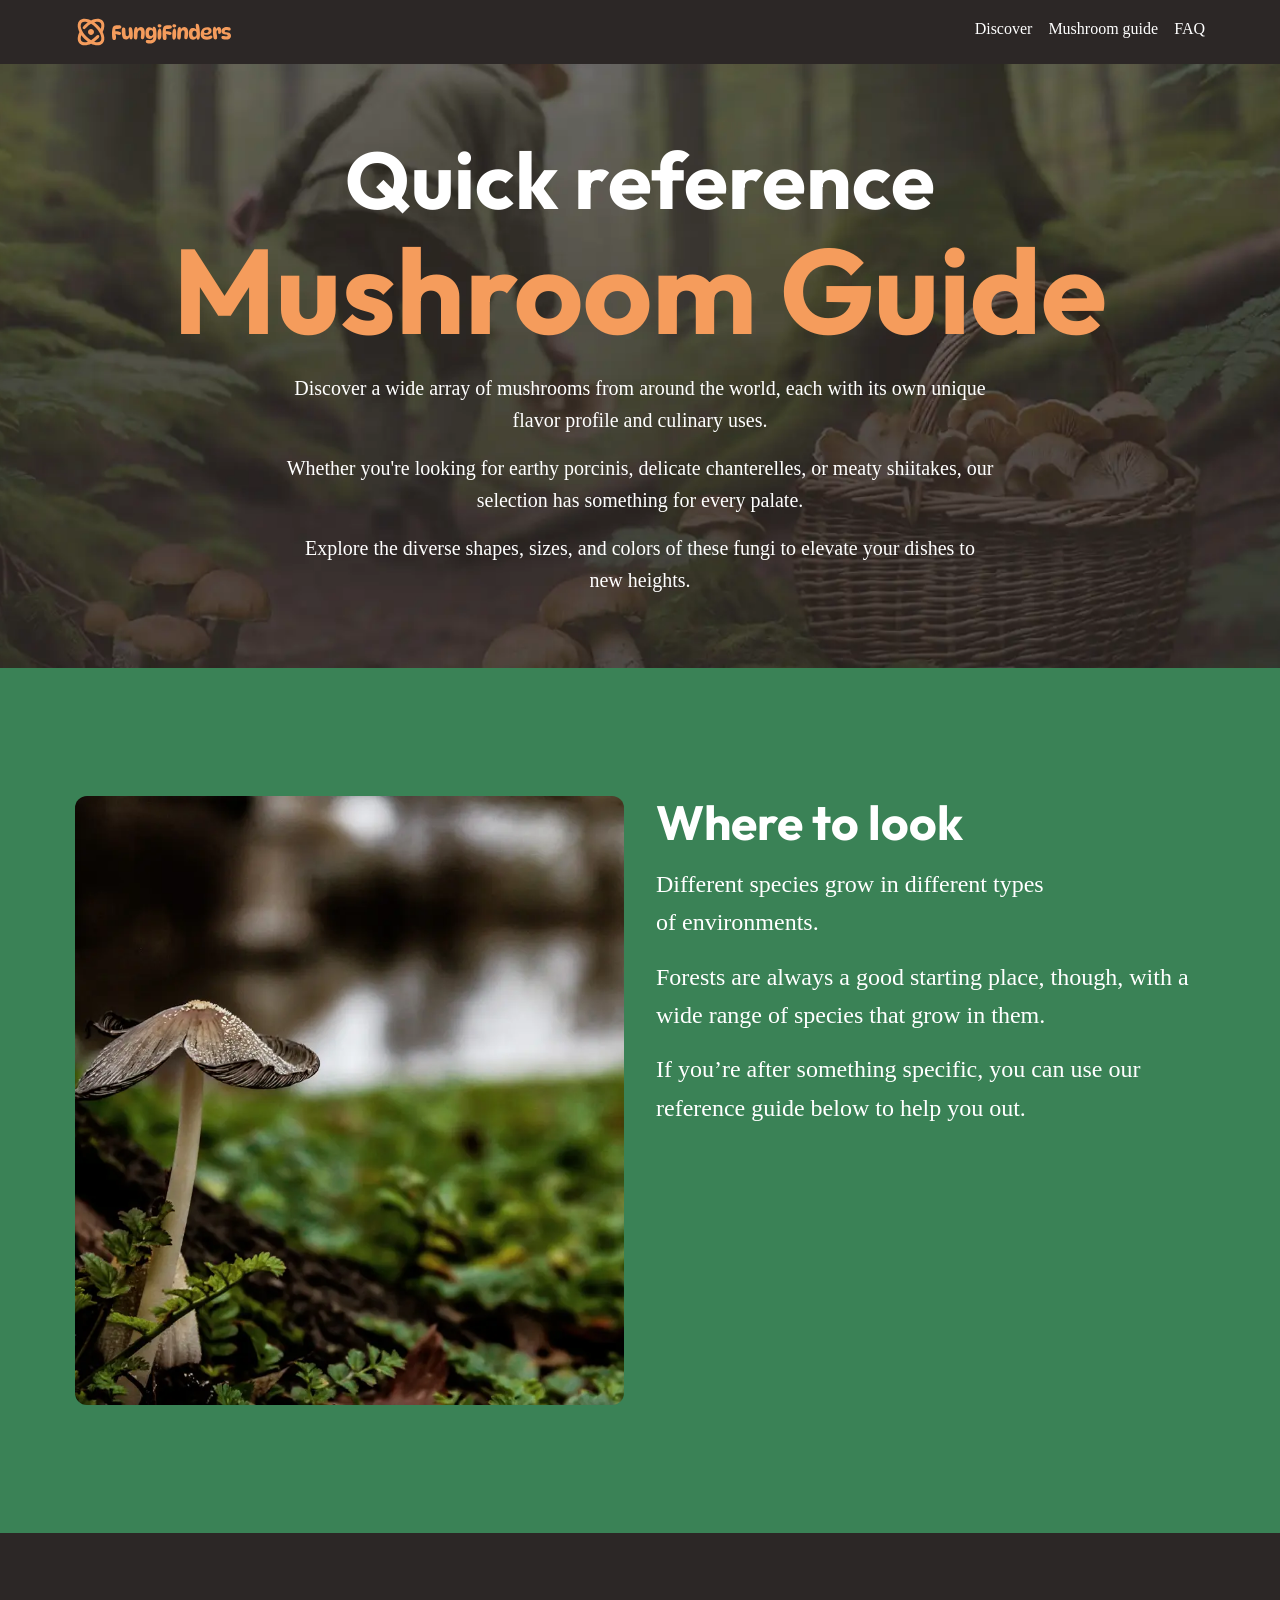
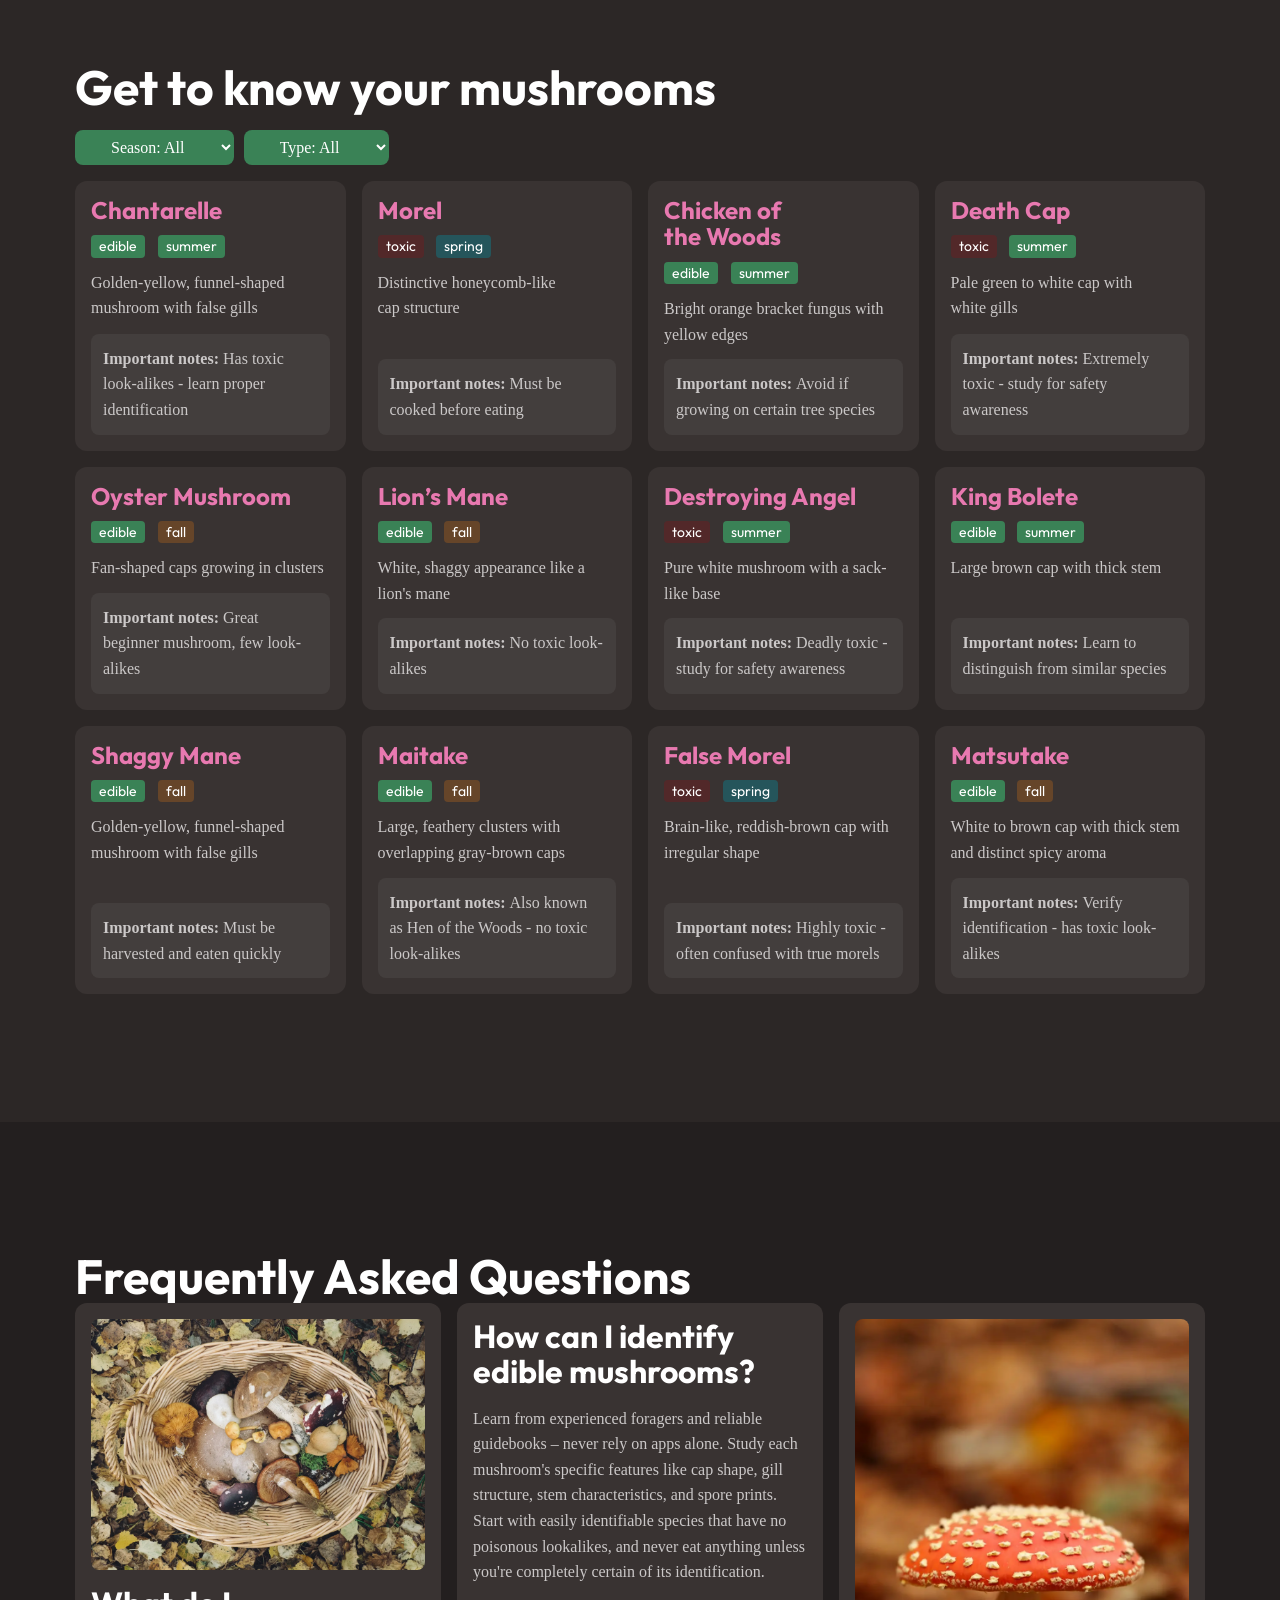
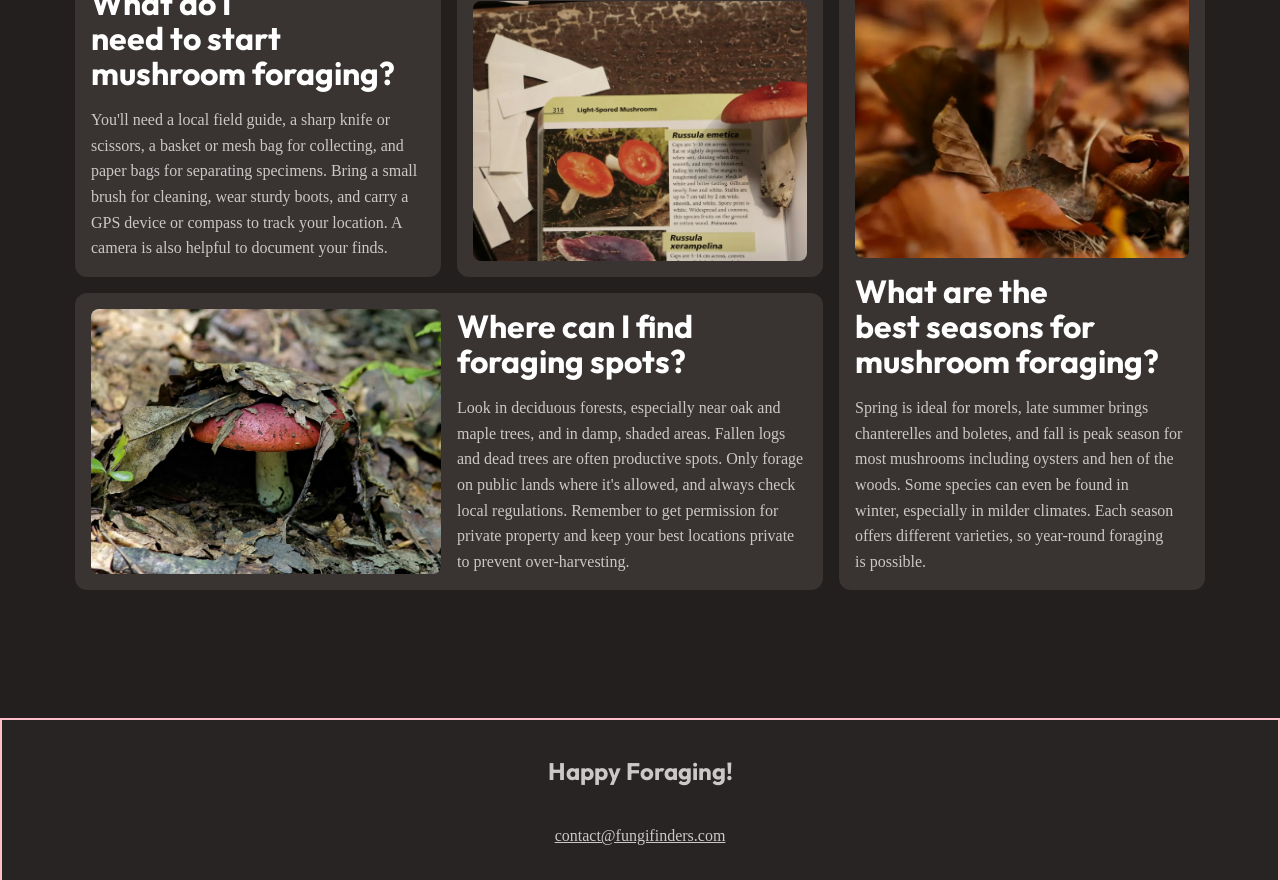
==== commit 0b8524c7: "finetuning bento grid" ====
--- a/mushroom-guide.html
+++ b/mushroom-guide.html
@@ -385,38 +385,42 @@
 
         <!-- faq -->
          <section class="background-extra-dark section">
+            
             <div class="wrapper" data-width="wide">
+                <h2 class="section-title">Frequently Asked Questions</h2>
+                <div class="faq-bento">
                 <!-- card 1 -->
-                <div class="card">
-                    <img src="/fungi-finders-assets-and-designs-final/assets/start-foraging.webp" alt="basket full of wild mushrooms">
-                    <h3 class="card__title">What do I need to start mushroom foraging?</h3>
-                    <p>You'll need a local field guide, a sharp knife or scissors, a basket or mesh bag for collecting, and paper bags for
-                    separating specimens. Bring a small brush for cleaning, wear sturdy boots, and carry a GPS device or compass to track
-                    your location. A camera is also helpful to document your finds.</p>
-                </div>
-                <!-- card 2 -->
-                <div class="card">
-                    <img src="/fungi-finders-assets-and-designs-final/assets/identify-mushrooms.webp" alt="mushroom top of a book">
-                    <h3 class="card__title">How can I identify edible mushrooms?</h3>
-                    <p>Learn from experienced foragers and reliable guidebooks – never rely on apps alone. Study each mushroom's specific
-                    features like cap shape, gill structure, stem characteristics, and spore prints. Start with easily identifiable species
-                    that have no poisonous lookalikes, and never eat anything unless you're completely certain of its identification.</p>
-                </div>
-                <!-- card 3 -->
-                <div class="card">
-                    <img src="/fungi-finders-assets-and-designs-final/assets/where-to-find.webp" alt="mushroom covered in leafs">
-                    <h3 class="card__title">Where can I find foraging spots?</h3>
-                    <p>Look in deciduous forests, especially near oak and maple trees, and in damp, shaded areas. Fallen logs and dead trees
-                    are often productive spots. Only forage on public lands where it's allowed, and always check local regulations. Remember
-                    to get permission for private property and keep your best locations private to prevent over-harvesting.</p>
-                </div>
-                <!-- card 4 -->
-                <div class="card">
-                    <img src="/fungi-finders-assets-and-designs-final/assets/best-seasons.webp" alt="red capped mushroom with white sprinkles">
-                    <h3 class="card__title">What are the best seasons for mushroom foraging?</h3>
-                    <p>Spring is ideal for morels, late summer brings chanterelles and boletes, and fall is peak season for most mushrooms
-                    including oysters and hen of the woods. Some species can even be found in winter, especially in milder climates. Each
-                    season offers different varieties, so year-round foraging is possible.</p>
+                    <div class="card">
+                        <img src="/fungi-finders-assets-and-designs-final/assets/start-foraging.webp" alt="basket full of wild mushrooms">
+                        <h3 class="card__title">What do I need to start mushroom foraging?</h3>
+                        <p>You'll need a local field guide, a sharp knife or scissors, a basket or mesh bag for collecting, and paper bags for
+                        separating specimens. Bring a small brush for cleaning, wear sturdy boots, and carry a GPS device or compass to track
+                        your location. A camera is also helpful to document your finds.</p>
+                    </div>
+                    <!-- card 2 -->
+                    <div class="card">
+                        <img src="/fungi-finders-assets-and-designs-final/assets/identify-mushrooms.webp" alt="mushroom top of a book">
+                        <h3 class="card__title">How can I identify edible mushrooms?</h3>
+                        <p>Learn from experienced foragers and reliable guidebooks – never rely on apps alone. Study each mushroom's specific
+                        features like cap shape, gill structure, stem characteristics, and spore prints. Start with easily identifiable species
+                        that have no poisonous lookalikes, and never eat anything unless you're completely certain of its identification.</p>
+                    </div>
+                    <!-- card 3 -->
+                    <div class="card">
+                        <img src="/fungi-finders-assets-and-designs-final/assets/where-to-find.webp" alt="mushroom covered in leafs">
+                        <h3 class="card__title">Where can I find foraging spots?</h3>
+                        <p>Look in deciduous forests, especially near oak and maple trees, and in damp, shaded areas. Fallen logs and dead trees
+                        are often productive spots. Only forage on public lands where it's allowed, and always check local regulations. Remember
+                        to get permission for private property and keep your best locations private to prevent over-harvesting.</p>
+                    </div>
+                    <!-- card 4 -->
+                    <div class="card">
+                        <img src="/fungi-finders-assets-and-designs-final/assets/best-seasons.webp" alt="red capped mushroom with white sprinkles">
+                        <h3 class="card__title">What are the best seasons for mushroom foraging?</h3>
+                        <p>Spring is ideal for morels, late summer brings chanterelles and boletes, and fall is peak season for most mushrooms
+                        including oysters and hen of the woods. Some species can even be found in winter, especially in milder climates. Each
+                        season offers different varieties, so year-round foraging is possible.</p>
+                    </div>
                 </div>
             </div>
          </section>
--- a/style.css
+++ b/style.css
@@ -305,6 +305,69 @@
         --card-gap: .75rem;
     }
 
+    /* Bento Grid */
+    .faq-bento {
+        --card-title-color:  var(--text-high-contrast);
+        display: grid;
+        gap: 1rem;
+        grid-template-areas: 
+            "card-one"
+            "card-two"
+            "card-three"
+            "card-four"
+        ;
+        /* background-color: pink; */
+        @media (width > 600px){
+            grid-template-columns: repeat(2, 1fr);
+            grid-template-areas: 
+            "card-four card-one"
+            "card-three card-two"
+            ;
+        }
+        
+        
+        @media (width > 800px){
+            grid-template-columns: repeat(3, 1fr);
+            grid-template-areas: 
+                "card-one card-two card-four"
+                "card-three card-three card-four"
+            ;
+        }
+        .card > img {
+            height: 100%;
+            object-fit: cover;
+        }
+
+        @media (width > 600px){
+            .card:nth-child(2) > img {
+                order: 3;
+            }
+        }
+        .card:nth-child(1){
+            grid-area: card-one;
+        }
+        .card:nth-child(2){
+            grid-area: card-two;
+        }
+        .card:nth-child(3){
+            grid-area: card-three;
+
+            @media(width > 800px){
+                display: grid;
+                gap: 1rem;
+                grid-template-columns: 1fr 1fr;
+
+                img {
+                    grid-column: 1 / 2;
+                    grid-row: 1 / 3;
+                }               
+            }
+        }
+        .card:nth-child(4){
+            grid-area: card-four;
+        }
+    }
+
     .card {
         display: flex;
         flex-direction: column;
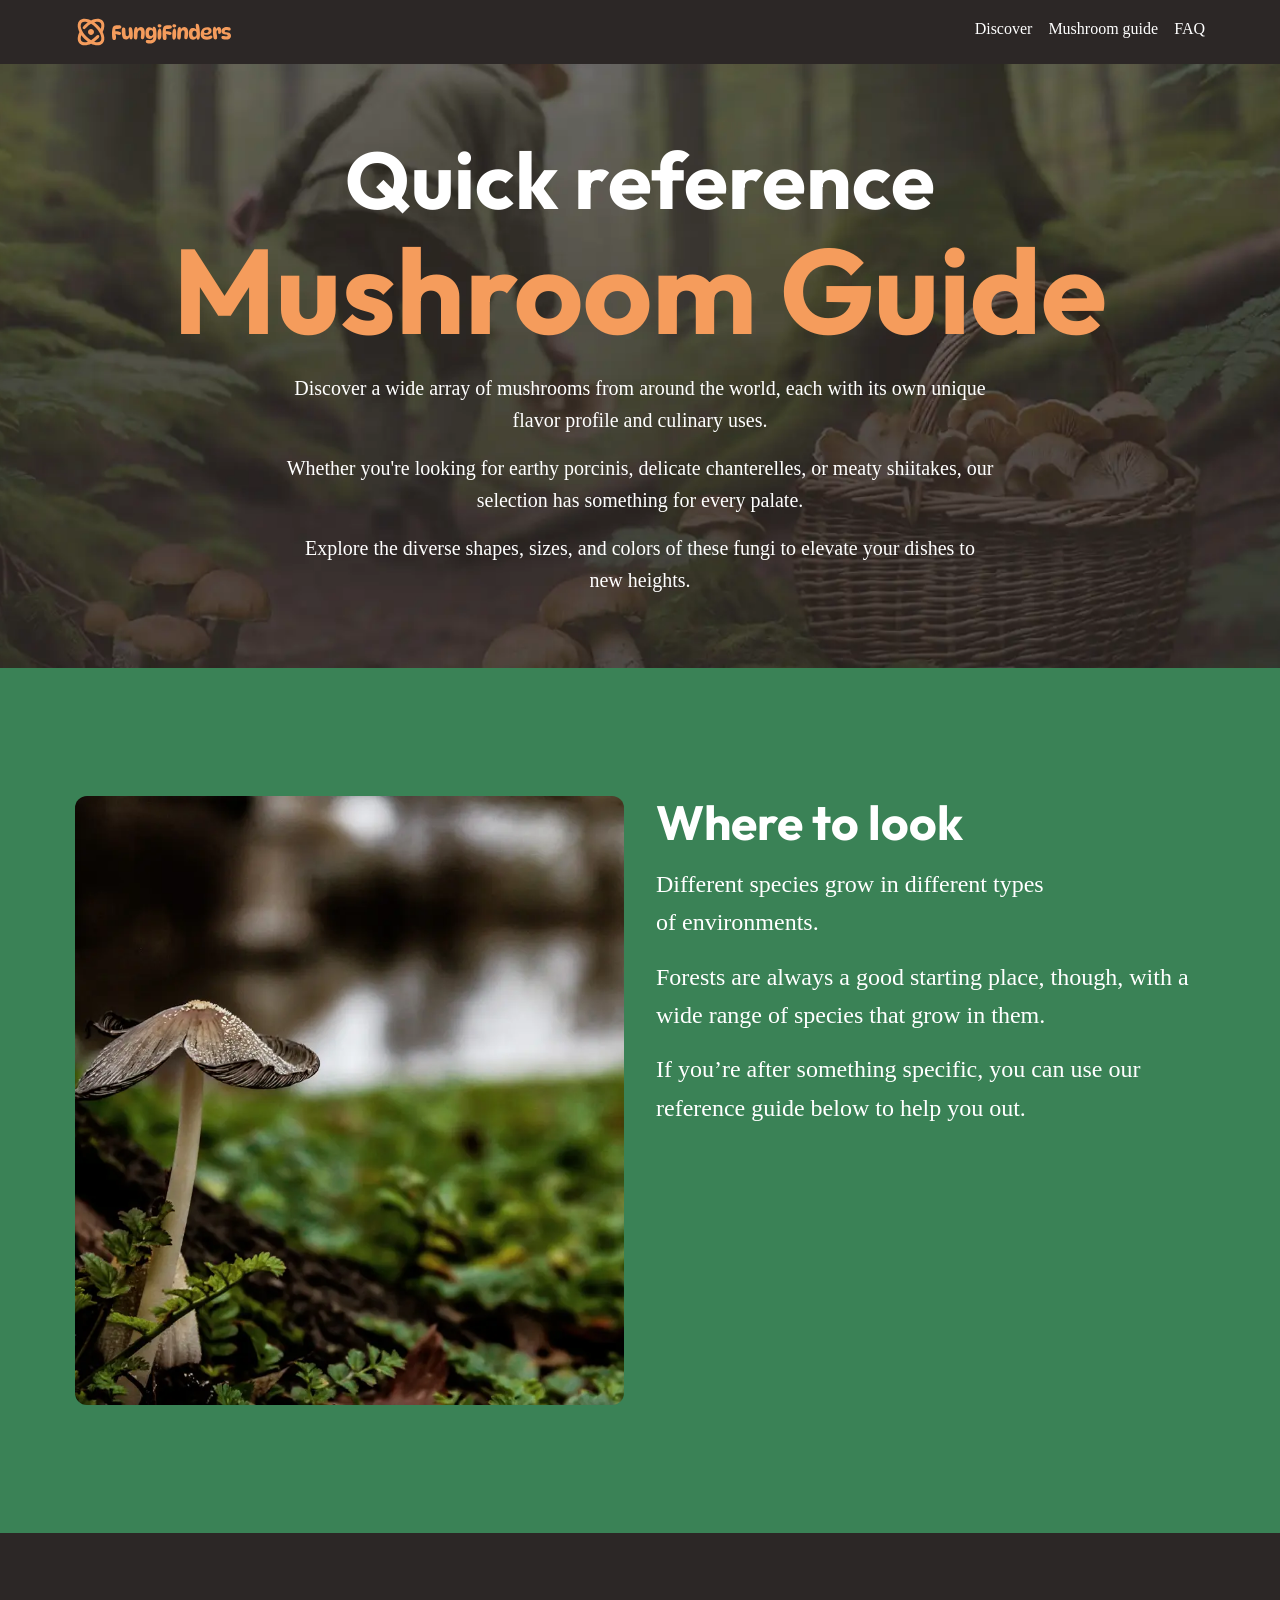
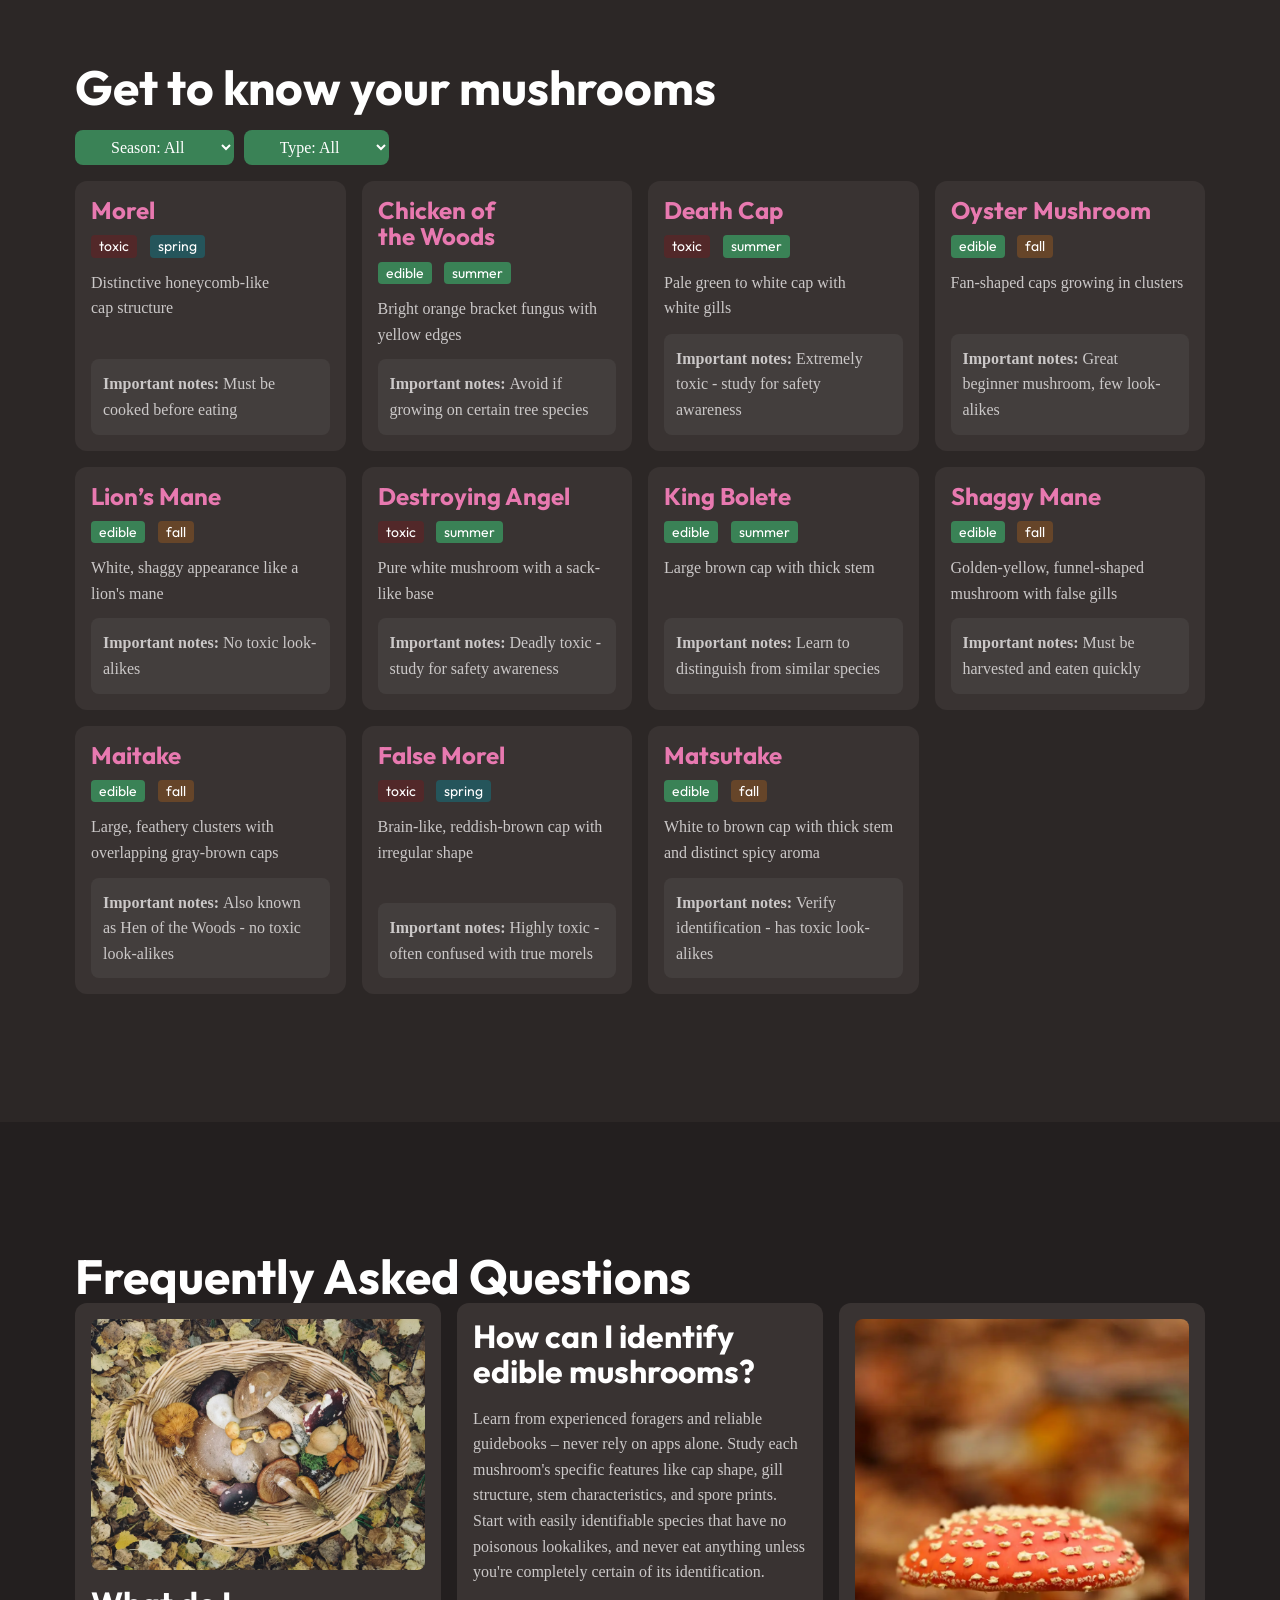
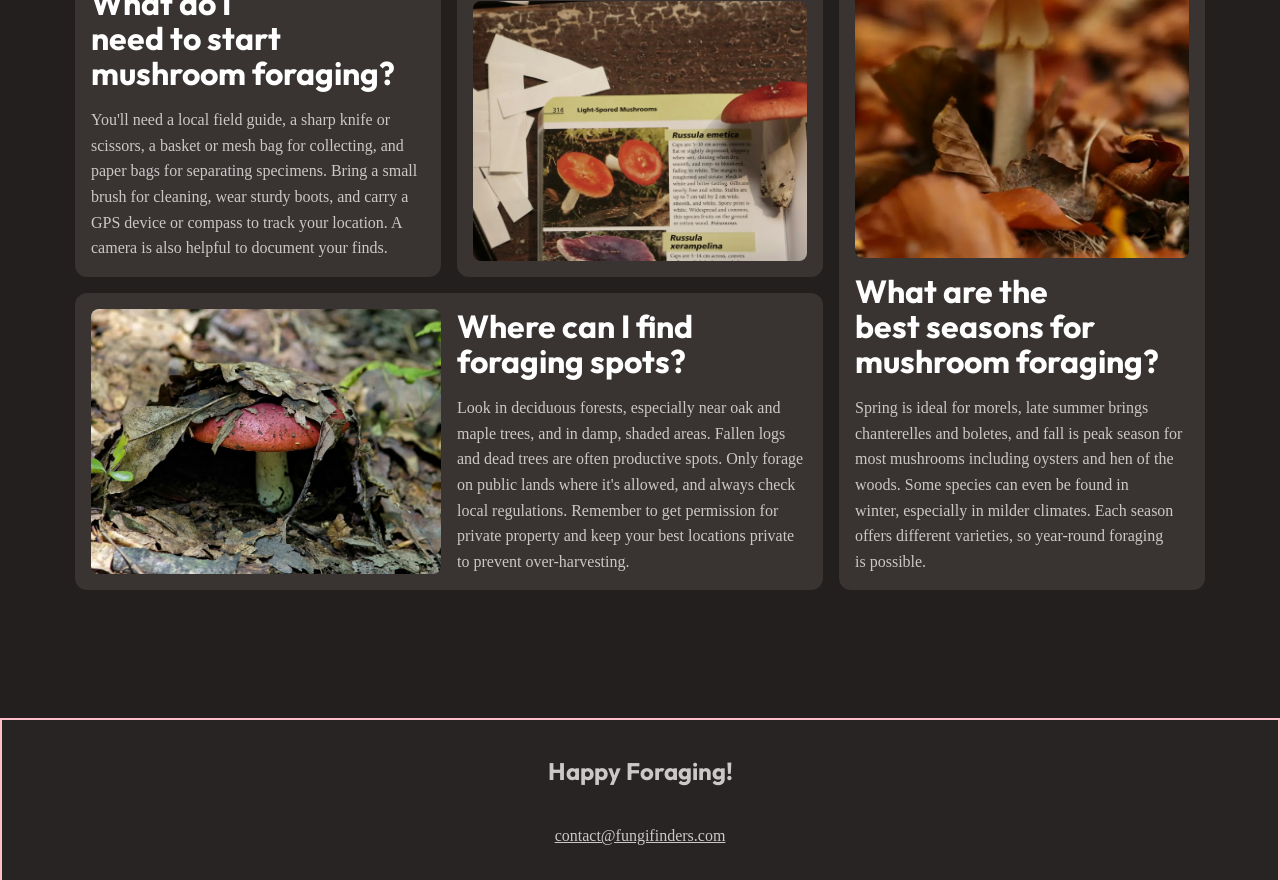
==== commit f1264ee6: "implementing select-cards with js" ====
--- a/mushroom-guide.html
+++ b/mushroom-guide.html
@@ -11,7 +11,7 @@
         href="https://fonts.googleapis.com/css2?family=Fira+Sans:wght@400;700&family=Outfit:wght@100..900&display=swap"
         rel="stylesheet" />
     <link rel="stylesheet" href="style.css" />
-    <script src="script.js" defer></script>
+    <script src="mushroomFilter.js" defer></script>
 </head>
 
 <body>
@@ -28,8 +28,8 @@
                 <nav class="primary-navigation" id="primary-nav">
                     <ul role="list">
                         <li><a href="/">Discover</a></li>
-                        <li><a href="mushroom-guide.html">Mushroom guide</a></li>
-                        <li><a href="mushroom-guide.html#faq">FAQ</a></li>
+                        <li><a href="/mushroom-guide.html">Mushroom guide</a></li>
+                        <li><a href="/mushroom-guide.html#faq">FAQ</a></li>
                     </ul>
                 </nav>
             </div>
@@ -83,23 +83,23 @@
                 <div class="flow">
                 <h2 class="section-title">Get to know your mushrooms</h2>
                 <div class="flexgroup">
-                    <select name="" id="">
+                    <select name="season" id="season">
                         <option value="all">Season: All</option>
                         <option value="spring">Spring</option>
                         <option value="summer">Summer</option>
                         <option value="fall">Fall</option>
                     </select>
-                    <select name="" id="">
+                    <select name="edible" id="edible">
                         <option value="all">Type: All</option>
                         <option value="edible">Edible</option>
                         <option value="toxic">Toxic</option>
                     </select>
                 </div>
                 <!-- grid of mushroom -->
-                 <div class="grid-auto-fit">
+                 <div class="grid-auto-fill">
                     <!-- 12 cards also article tag could be possible-->
                      <!-- card 1 -->
-                    <div class="card">
+                    <div class="card" hidden>
                         <h3 class="card__title">Chantarelle</h3>
                         <ul class="tag-list" role="list" aria-label="Mushromm Characteristics">
                             <li data-edible="edible">
@@ -379,12 +379,13 @@
                     </div>
                     <!-- flow end -->
                  </div> 
+                <div class="no-matches" hidden>No matches for these filters</div>
                 </div>
             </div>
         </section>
 
         <!-- faq -->
-         <section class="background-extra-dark section">
+         <section class="background-extra-dark section" id="faq">
             
             <div class="wrapper" data-width="wide">
                 <h2 class="section-title">Frequently Asked Questions</h2>
--- a/style.css
+++ b/style.css
@@ -153,6 +153,8 @@
     html {
     font-family: var(--ff-body);
     line-height: 1.6;
+
+    scroll-behavior: smooth;
 }
 
 body {
@@ -204,7 +206,7 @@
         gap: var(--grid-flow-gap, 1rem)
     }
 
-    .grid-auto-fit {
+    .grid-auto-fill {
         --auto-fit-min-col-size: 250px;
         display: grid;
         gap: 1rem;
@@ -562,6 +564,10 @@
  for screenreaders*/
 
 @layer utilities {
+    [hidden] {
+        display: none;
+    }
+
   .visually-hidden {
     clip: rect(0 0 0 0);
     clip-path: inset(50%);
